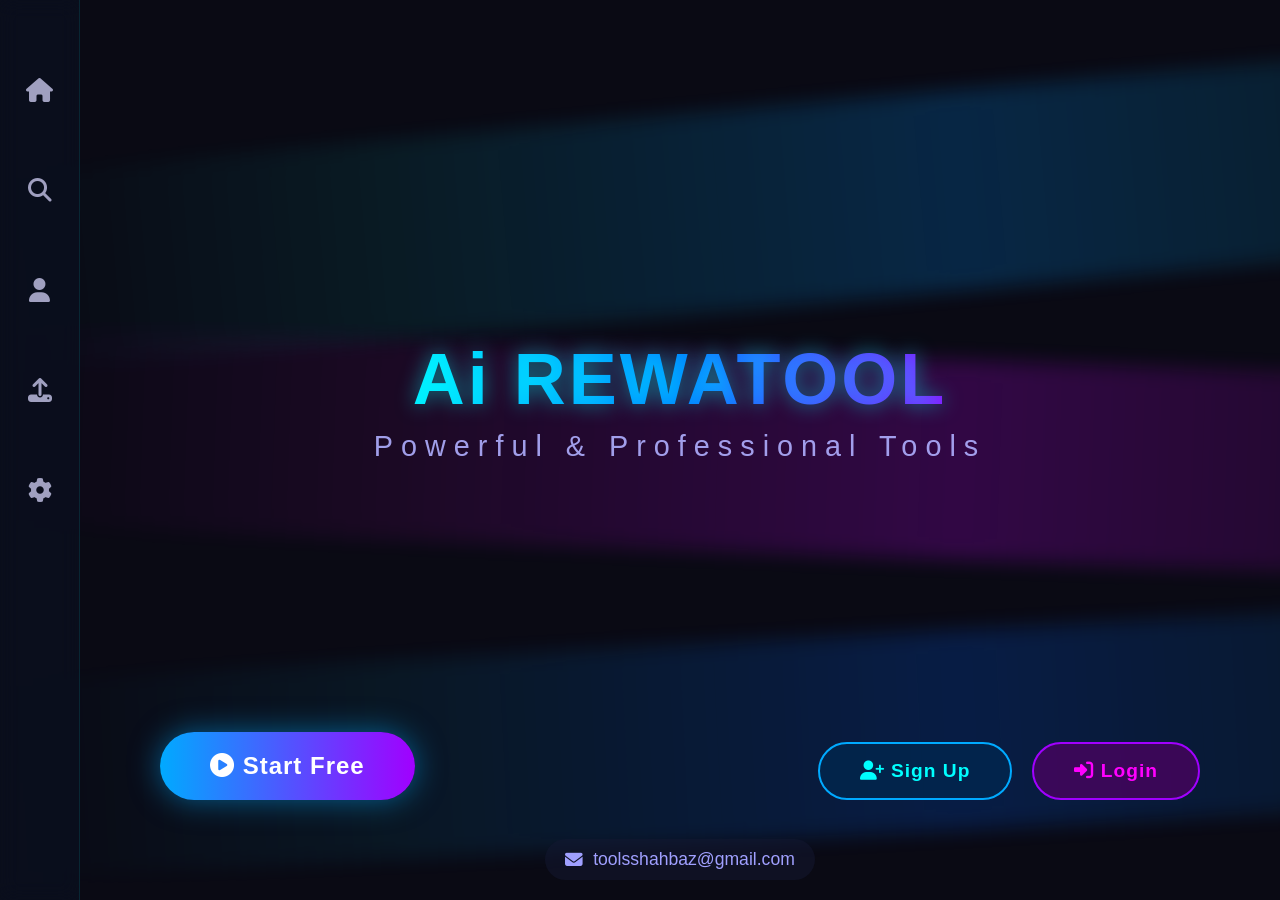
==== index.html @ 4014032c "Create index.html for Ai REWATOOL application Added a complete HTML structure for the Ai REWATOOL ap" ====
<!DOCTYPE html>
<html lang="en">
<head>
    <meta charset="UTF-8">
    <meta name="viewport" content="width=device-width, initial-scale=1.0">
    <title>Ai REWATOOL – Powerful & Professional Tools</title>
    <link rel="stylesheet" href="https://cdnjs.cloudflare.com/ajax/libs/font-awesome/6.4.0/css/all.min.css">
    <style>
        * {
            margin: 0;
            padding: 0;
            box-sizing: border-box;
            font-family: 'Segoe UI', Tahoma, Geneva, Verdana, sans-serif;
        }

        body {
            background-color: #0a0a14;
            color: #ffffff;
            min-height: 100vh;
            overflow-x: hidden;
            position: relative;
        }

        /* Background with neon streaks */
        .background-container {
            position: fixed;
            top: 0;
            left: 0;
            width: 100%;
            height: 100%;
            z-index: -1;
            overflow: hidden;
        }

        .neon-streak {
            position: absolute;
            width: 150%;
            height: 200px;
            background: linear-gradient(90deg, 
                transparent 0%, 
                rgba(0, 255, 255, 0.1) 20%, 
                rgba(0, 150, 255, 0.3) 50%, 
                rgba(0, 255, 255, 0.1) 80%, 
                transparent 100%);
            filter: blur(10px);
            opacity: 0.7;
            animation: flow 15s infinite linear;
        }

        .streak-1 {
            top: 10%;
            transform: rotate(-5deg);
            animation-delay: 0s;
        }

        .streak-2 {
            top: 40%;
            transform: rotate(2deg);
            animation-delay: -5s;
            background: linear-gradient(90deg, 
                transparent 0%, 
                rgba(255, 0, 255, 0.1) 20%, 
                rgba(200, 0, 255, 0.3) 50%, 
                rgba(255, 0, 255, 0.1) 80%, 
                transparent 100%);
        }

        .streak-3 {
            top: 70%;
            transform: rotate(-3deg);
            animation-delay: -10s;
            background: linear-gradient(90deg, 
                transparent 0%, 
                rgba(0, 200, 255, 0.1) 20%, 
                rgba(0, 100, 255, 0.3) 50%, 
                rgba(0, 200, 255, 0.1) 80%, 
                transparent 100%);
        }

        @keyframes flow {
            0% {
                transform: translateX(-100%) rotate(-5deg);
            }
            100% {
                transform: translateX(100%) rotate(-5deg);
            }
        }

        /* Container */
        .container {
            display: flex;
            min-height: 100vh;
            position: relative;
        }

        /* Sidebar */
        .sidebar {
            width: 80px;
            background-color: rgba(10, 15, 30, 0.8);
            backdrop-filter: blur(10px);
            border-right: 1px solid rgba(0, 255, 255, 0.1);
            display: flex;
            flex-direction: column;
            align-items: center;
            padding-top: 40px;
            position: fixed;
            height: 100vh;
            z-index: 10;
            animation: sidebarFadeIn 1s ease-out 0.5s both;
        }

        .sidebar-icon {
            color: #a0a0c0;
            font-size: 24px;
            margin: 25px 0;
            cursor: pointer;
            transition: all 0.3s ease;
            position: relative;
            width: 50px;
            height: 50px;
            display: flex;
            align-items: center;
            justify-content: center;
            border-radius: 8px;
        }

        .sidebar-icon:hover {
            color: #00ffff;
            transform: rotate(5deg);
            text-shadow: 0 0 15px #00ffff;
            background-color: rgba(0, 255, 255, 0.1);
        }

        .icon-tooltip {
            position: absolute;
            left: 70px;
            background-color: rgba(0, 20, 40, 0.9);
            color: white;
            padding: 5px 10px;
            border-radius: 4px;
            font-size: 14px;
            white-space: nowrap;
            opacity: 0;
            transform: translateX(-10px);
            transition: all 0.3s ease;
            pointer-events: none;
            border: 1px solid rgba(0, 255, 255, 0.2);
        }

        .sidebar-icon:hover .icon-tooltip {
            opacity: 1;
            transform: translateX(0);
        }

        /* Main Content */
        .main-content {
            flex: 1;
            margin-left: 80px;
            display: flex;
            flex-direction: column;
            align-items: center;
            justify-content: center;
            padding: 20px;
            min-height: 100vh;
        }

        /* Branding Text */
        .branding-container {
            text-align: center;
            margin-bottom: 100px;
            animation: brandFadeIn 2s ease-out 0.8s both;
        }

        .branding-main {
            font-size: 4.5rem;
            font-weight: 800;
            letter-spacing: 3px;
            background: linear-gradient(90deg, #00ffff, #0080ff, #a100ff);
            -webkit-background-clip: text;
            background-clip: text;
            color: transparent;
            margin-bottom: 10px;
            text-shadow: 0 0 20px rgba(0, 255, 255, 0.5);
            animation: glowPulse 3s infinite alternate;
        }

        .branding-subtitle {
            font-size: 1.8rem;
            font-weight: 300;
            letter-spacing: 8px;
            color: #b0b0ff;
            opacity: 0.9;
        }

        /* Buttons */
        .button-container {
            display: flex;
            justify-content: space-between;
            width: 100%;
            max-width: 1200px;
            position: absolute;
            bottom: 100px;
            padding: 0 40px;
        }

        .start-free-btn {
            align-self: flex-start;
            margin-left: 40px;
            animation: startBtnFadeIn 1.5s ease-out 1.2s both;
        }

        .auth-buttons {
            display: flex;
            gap: 20px;
            align-self: flex-end;
            margin-right: 40px;
        }

        .auth-btn {
            animation: authBtnFadeIn 1.5s ease-out 1.5s both;
        }

        .btn {
            padding: 16px 40px;
            font-size: 1.2rem;
            font-weight: 600;
            border: none;
            border-radius: 50px;
            cursor: pointer;
            transition: all 0.3s ease;
            position: relative;
            overflow: hidden;
            letter-spacing: 1px;
        }

        .btn-start {
            background: linear-gradient(90deg, #00aaff, #a100ff);
            color: white;
            box-shadow: 0 0 30px rgba(0, 170, 255, 0.5);
            padding: 20px 50px;
            font-size: 1.5rem;
        }

        .btn-start:hover {
            transform: scale(1.05);
            box-shadow: 0 0 40px rgba(0, 170, 255, 0.8);
            animation: ripple 0.6s linear;
        }

        .btn-signup {
            background: rgba(0, 40, 80, 0.7);
            color: #00ffff;
            border: 2px solid #00aaff;
            transform: translateX(100px);
        }

        .btn-login {
            background: rgba(80, 0, 100, 0.7);
            color: #ff00ff;
            border: 2px solid #a100ff;
            transform: translateX(-100px);
        }

        .btn-auth:hover {
            transform: translateY(-5px) scale(1.05);
            box-shadow: 0 10px 25px rgba(0, 170, 255, 0.4);
            background: rgba(0, 60, 120, 0.9);
            color: #ffffff;
        }

        .btn-login:hover {
            box-shadow: 0 10px 25px rgba(161, 0, 255, 0.4);
            background: rgba(100, 0, 120, 0.9);
        }

        /* Footer */
        .footer {
            position: absolute;
            bottom: 20px;
            width: 100%;
            text-align: center;
            animation: footerFadeIn 2s ease-out 2s both;
        }

        .contact-email {
            color: #a0a0ff;
            font-size: 1.1rem;
            display: inline-flex;
            align-items: center;
            gap: 10px;
            padding: 10px 20px;
            border-radius: 30px;
            background-color: rgba(20, 25, 50, 0.5);
            transition: all 0.3s ease;
            cursor: pointer;
        }

        .contact-email:hover {
            color: #00ffff;
            box-shadow: 0 0 20px rgba(0, 255, 255, 0.5);
            transform: translateY(-3px);
            animation: emailPulse 1.5s infinite alternate;
        }

        /* Dashboard (hidden by default) */
        .dashboard {
            display: none;
            width: 100%;
            height: 100vh;
            position: fixed;
            top: 0;
            left: 0;
            background-color: #0a0a20;
            z-index: 100;
            padding: 20px;
            overflow-y: auto;
        }

        .dashboard-header {
            display: flex;
            justify-content: space-between;
            align-items: center;
            margin-bottom: 40px;
            padding-bottom: 20px;
            border-bottom: 1px solid rgba(0, 255, 255, 0.2);
        }

        .dashboard-title {
            font-size: 2.5rem;
            background: linear-gradient(90deg, #00ffff, #0080ff);
            -webkit-background-clip: text;
            background-clip: text;
            color: transparent;
        }

        .close-dashboard {
            background: rgba(255, 0, 0, 0.2);
            color: #ff6666;
            border: 1px solid #ff6666;
            padding: 10px 20px;
            border-radius: 5px;
            cursor: pointer;
            transition: all 0.3s ease;
        }

        .close-dashboard:hover {
            background: rgba(255, 0, 0, 0.4);
            color: #ffffff;
        }

        .tools-grid {
            display: grid;
            grid-template-columns: repeat(auto-fill, minmax(300px, 1fr));
            gap: 25px;
            margin-top: 30px;
        }

        .tool-card {
            background: rgba(20, 30, 60, 0.7);
            border-radius: 15px;
            padding: 25px;
            border: 1px solid rgba(0, 200, 255, 0.2);
            transition: all 0.3s ease;
            cursor: pointer;
        }

        .tool-card:hover {
            transform: translateY(-10px);
            box-shadow: 0 15px 30px rgba(0, 200, 255, 0.2);
            border-color: rgba(0, 200, 255, 0.5);
        }

        .tool-icon {
            font-size: 2.5rem;
            margin-bottom: 15px;
            color: #00aaff;
        }

        .tool-title {
            font-size: 1.5rem;
            margin-bottom: 10px;
            color: #00ffff;
        }

        /* Animations */
        @keyframes brandFadeIn {
            0% {
                opacity: 0;
                transform: translateY(50px);
            }
            100% {
                opacity: 1;
                transform: translateY(0);
            }
        }

        @keyframes glowPulse {
            0% {
                text-shadow: 0 0 20px rgba(0, 255, 255, 0.5);
            }
            100% {
                text-shadow: 0 0 40px rgba(0, 255, 255, 0.8), 0 0 60px rgba(0, 100, 255, 0.6);
            }
        }

        @keyframes startBtnFadeIn {
            0% {
                opacity: 0;
                transform: translateY(50px);
            }
            100% {
                opacity: 1;
                transform: translateY(0);
            }
        }

        @keyframes authBtnFadeIn {
            0% {
                opacity: 0;
            }
            100% {
                opacity: 1;
                transform: translateX(0);
            }
        }

        @keyframes sidebarFadeIn {
            0% {
                opacity: 0;
                transform: translateX(-50px);
            }
            100% {
                opacity: 1;
                transform: translateX(0);
            }
        }

        @keyframes footerFadeIn {
            0% {
                opacity: 0;
                transform: translateY(30px);
            }
            100% {
                opacity: 1;
                transform: translateY(0);
            }
        }

        @keyframes ripple {
            0% {
                box-shadow: 0 0 0 0 rgba(0, 170, 255, 0.7),
                            0 0 0 0 rgba(161, 0, 255, 0.5);
            }
            80% {
                box-shadow: 0 0 0 20px rgba(0, 170, 255, 0),
                            0 0 0 40px rgba(161, 0, 255, 0);
            }
            100% {
                box-shadow: 0 0 0 0 rgba(0, 170, 255, 0),
                            0 0 0 0 rgba(161, 0, 255, 0);
            }
        }

        @keyframes emailPulse {
            0% {
                box-shadow: 0 0 10px rgba(0, 255, 255, 0.3);
            }
            100% {
                box-shadow: 0 0 25px rgba(0, 255, 255, 0.7);
            }
        }

        /* Responsive adjustments */
        @media (max-width: 1100px) {
            .branding-main {
                font-size: 3.5rem;
            }
            
            .branding-subtitle {
                font-size: 1.4rem;
                letter-spacing: 5px;
            }
            
            .button-container {
                flex-direction: column;
                align-items: center;
                gap: 40px;
                bottom: 150px;
            }
            
            .start-free-btn, .auth-buttons {
                align-self: center;
                margin: 0;
            }
        }

        @media (max-width: 768px) {
            .branding-main {
                font-size: 2.5rem;
            }
            
            .branding-subtitle {
                font-size: 1.1rem;
                letter-spacing: 3px;
            }
            
            .btn {
                padding: 14px 30px;
                font-size: 1.1rem;
            }
            
            .btn-start {
                padding: 16px 40px;
                font-size: 1.3rem;
            }
            
            .sidebar {
                width: 60px;
            }
            
            .main-content {
                margin-left: 60px;
            }
        }
    </style>
</head>
<body>
    <!-- Background Neon Streaks -->
    <div class="background-container">
        <div class="neon-streak streak-1"></div>
        <div class="neon-streak streak-2"></div>
        <div class="neon-streak streak-3"></div>
    </div>

    <!-- Main Container -->
    <div class="container">
        <!-- Sidebar Navigation -->
        <div class="sidebar">
            <div class="sidebar-icon">
                <i class="fas fa-home"></i>
                <span class="icon-tooltip">Home</span>
            </div>
            <div class="sidebar-icon">
                <i class="fas fa-search"></i>
                <span class="icon-tooltip">Search</span>
            </div>
            <div class="sidebar-icon">
                <i class="fas fa-user"></i>
                <span class="icon-tooltip">User</span>
            </div>
            <div class="sidebar-icon">
                <i class="fas fa-upload"></i>
                <span class="icon-tooltip">Upload</span>
            </div>
            <div class="sidebar-icon">
                <i class="fas fa-cog"></i>
                <span class="icon-tooltip">Settings</span>
            </div>
        </div>

        <!-- Main Content -->
        <div class="main-content">
            <!-- Branding Text -->
            <div class="branding-container">
                <h1 class="branding-main">Ai REWATOOL</h1>
                <p class="branding-subtitle">Powerful & Professional Tools</p>
            </div>

            <!-- Buttons -->
            <div class="button-container">
                <div class="start-free-btn">
                    <button class="btn btn-start" id="startFreeBtn">
                        <i class="fas fa-play-circle"></i> Start Free
                    </button>
                </div>
                
                <div class="auth-buttons">
                    <button class="btn btn-signup auth-btn" id="signUpBtn">
                        <i class="fas fa-user-plus"></i> Sign Up
                    </button>
                    <button class="btn btn-login auth-btn" id="loginBtn">
                        <i class="fas fa-sign-in-alt"></i> Login
                    </button>
                </div>
            </div>

            <!-- Footer -->
            <div class="footer">
                <div class="contact-email">
                    <i class="fas fa-envelope"></i>
                    toolsshahbaz@gmail.com
                </div>
            </div>
        </div>

        <!-- Dashboard 2 (Tools Layout - Hidden by Default) -->
        <div class="dashboard" id="dashboardTools">
            <div class="dashboard-header">
                <h2 class="dashboard-title">AI REWATOOL Dashboard</h2>
                <button class="close-dashboard" id="closeDashboardBtn">
                    <i class="fas fa-times"></i> Close Dashboard
                </button>
            </div>
            
            <div class="tools-grid">
                <div class="tool-card">
                    <div class="tool-icon">
                        <i class="fas fa-robot"></i>
                    </div>
                    <h3 class="tool-title">AI Content Generator</h3>
                    <p>Generate high-quality content for blogs, social media, and marketing materials with advanced AI.</p>
                </div>
                
                <div class="tool-card">
                    <div class="tool-icon">
                        <i class="fas fa-image"></i>
                    </div>
                    <h3 class="tool-title">Image Enhancer</h3>
                    <p>Upscale, restore, and enhance images using cutting-edge AI algorithms.</p>
                </div>
                
                <div class="tool-card">
                    <div class="tool-icon">
                        <i class="fas fa-chart-line"></i>
                    </div>
                    <h3 class="tool-title">Data Analyzer</h3>
                    <p>Analyze complex datasets and extract meaningful insights with AI-powered analytics.</p>
                </div>
                
                <div class="tool-card">
                    <div class="tool-icon">
                        <i class="fas fa-video"></i>
                    </div>
                    <h3 class="tool-title">Video Processor</h3>
                    <p>Edit, enhance, and transform videos with professional AI tools.</p>
                </div>
                
                <div class="tool-card">
                    <div class="tool-icon">
                        <i class="fas fa-code"></i>
                    </div>
                    <h3 class="tool-title">Code Assistant</h3>
                    <p>Write, debug, and optimize code with intelligent AI suggestions.</p>
                </div>
                
                <div class="tool-card">
                    <div class="tool-icon">
                        <i class="fas fa-language"></i>
                    </div>
                    <h3 class="tool-title">Language Translator</h3>
                    <p>Translate text between 100+ languages with context-aware accuracy.</p>
                </div>
            </div>
        </div>

        <!-- Signup Dashboard (Hidden by Default) -->
        <div class="dashboard" id="signupDashboard">
            <div class="dashboard-header">
                <h2 class="dashboard-title">Create Your Account</h2>
                <button class="close-dashboard" id="closeSignupBtn">
                    <i class="fas fa-times"></i> Close
                </button>
            </div>
            
            <div style="max-width: 500px; margin: 0 auto; padding: 40px; background: rgba(20, 30, 60, 0.7); border-radius: 15px;">
                <h3 style="margin-bottom: 30px; color: #00ffff; text-align: center;">Join AI REWATOOL Today</h3>
                
                <div style="display: flex; flex-direction: column; gap: 20px;">
                    <input type="text" placeholder="Full Name" style="padding: 15px; border-radius: 8px; border: 1px solid rgba(0, 200, 255, 0.3); background: rgba(10, 20, 40, 0.7); color: white;">
                    <input type="email" placeholder="Email Address" style="padding: 15px; border-radius: 8px; border: 1px solid rgba(0, 200, 255, 0.3); background: rgba(10, 20, 40, 0.7); color: white;">
                    <input type="password" placeholder="Password" style="padding: 15px; border-radius: 8px; border: 1px solid rgba(0, 200, 255, 0.3); background: rgba(10, 20, 40, 0.7); color: white;">
                    <input type="password" placeholder="Confirm Password" style="padding: 15px; border-radius: 8px; border: 1px solid rgba(0, 200, 255, 0.3); background: rgba(10, 20, 40, 0.7); color: white;">
                    
                    <button class="btn btn-start" style="width: 100%; margin-top: 20px;">
                        <i class="fas fa-user-plus"></i> Create Account
                    </button>
                </div>
            </div>
        </div>

        <!-- Login Dashboard (Hidden by Default) -->
        <div class="dashboard" id="loginDashboard">
            <div class="dashboard-header">
                <h2 class="dashboard-title">Login to Your Account</h2>
                <button class="close-dashboard" id="closeLoginBtn">
                    <i class="fas fa-times"></i> Close
                </button>
            </div>
            
            <div style="max-width: 500px; margin: 0 auto; padding: 40px; background: rgba(20, 30, 60, 0.7); border-radius: 15px;">
                <h3 style="margin-bottom: 30px; color: #00ffff; text-align: center;">Welcome Back</h3>
                
                <div style="display: flex; flex-direction: column; gap: 20px;">
                    <input type="email" placeholder="Email Address" style="padding: 15px; border-radius: 8px; border: 1px solid rgba(0, 200, 255, 0.3); background: rgba(10, 20, 40, 0.7); color: white;">
                    <input type="password" placeholder="Password" style="padding: 15px; border-radius: 8px; border: 1px solid rgba(0, 200, 255, 0.3); background: rgba(10, 20, 40, 0.7); color: white;">
                    
                    <div style="display: flex; justify-content: space-between; align-items: center; margin-top: 10px;">
                        <label style="display: flex; align-items: center; gap: 8px; cursor: pointer;">
                            <input type="checkbox">
                            <span>Remember me</span>
                        </label>
                        
                        <a href="#" style="color: #00aaff; text-decoration: none;">Forgot Password?</a>
                    </div>
                    
                    <button class="btn btn-start" id="loginSubmitBtn" style="width: 100%; margin-top: 20px;">
                        <i class="fas fa-sign-in-alt"></i> Login
                    </button>
                </div>
            </div>
        </div>
    </div>

    <script>
        // DOM Elements
        const startFreeBtn = document.getElementById('startFreeBtn');
        const signUpBtn = document.getElementById('signUpBtn');
        const loginBtn = document.getElementById('loginBtn');
        const dashboardTools = document.getElementById('dashboardTools');
        const signupDashboard = document.getElementById('signupDashboard');
        const loginDashboard = document.getElementById('loginDashboard');
        const closeDashboardBtn = document.getElementById('closeDashboardBtn');
        const closeSignupBtn = document.getElementById('closeSignupBtn');
        const closeLoginBtn = document.getElementById('closeLoginBtn');
        const loginSubmitBtn = document.getElementById('loginSubmitBtn');

        // Button click handlers
        startFreeBtn.addEventListener('click', () => {
            // Hide all dashboards first
            document.querySelectorAll('.dashboard').forEach(dashboard => {
                dashboard.style.display = 'none';
            });
            
            // Show the tools dashboard
            dashboardTools.style.display = 'block';
            
            // Add entrance animation
            dashboardTools.style.animation = 'brandFadeIn 0.8s ease-out';
        });

        signUpBtn.addEventListener('click', () => {
            // Hide all dashboards first
            document.querySelectorAll('.dashboard').forEach(dashboard => {
                dashboard.style.display = 'none';
            });
            
            // Show the signup dashboard
            signupDashboard.style.display = 'block';
            
            // Add entrance animation
            signupDashboard.style.animation = 'brandFadeIn 0.8s ease-out';
        });

        loginBtn.addEventListener('click', () => {
            // Hide all dashboards first
            document.querySelectorAll('.dashboard').forEach(dashboard => {
                dashboard.style.display = 'none';
            });
            
            // Show the login dashboard
            loginDashboard.style.display = 'block';
            
            // Add entrance animation
            loginDashboard.style.animation = 'brandFadeIn 0.8s ease-out';
        });

        // Close dashboard buttons
        closeDashboardBtn.addEventListener('click', () => {
            dashboardTools.style.display = 'none';
        });

        closeSignupBtn.addEventListener('click', () => {
            signupDashboard.style.display = 'none';
        });

        closeLoginBtn.addEventListener('click', () => {
            loginDashboard.style.display = 'none';
        });

        // Login submit button - redirects to dashboard after "login"
        loginSubmitBtn.addEventListener('click', () => {
            // Simulate login process
            loginDashboard.style.display = 'none';
            
            // Show a brief loading effect
            const loadingOverlay = document.createElement('div');
            loadingOverlay.style.position = 'fixed';
            loadingOverlay.style.top = '0';
            loadingOverlay.style.left = '0';
            loadingOverlay.style.width = '100%';
            loadingOverlay.style.height = '100%';
            loadingOverlay.style.backgroundColor = 'rgba(0, 10, 20, 0.9)';
            loadingOverlay.style.display = 'flex';
            loadingOverlay.style.justifyContent = 'center';
            loadingOverlay.style.alignItems = 'center';
            loadingOverlay.style.zIndex = '1000';
            loadingOverlay.innerHTML = `
                <div style="text-align: center;">
                    <div class="sidebar-icon" style="font-size: 3rem; margin-bottom: 20px;">
                        <i class="fas fa-spinner fa-spin"></i>
                    </div>
                    <h2 style="color: #00ffff;">Logging you in...</h2>
                </div>
            `;
            
            document.body.appendChild(loadingOverlay);
            
            // After a brief delay, show the tools dashboard
            setTimeout(() => {
                document.body.removeChild(loadingOverlay);
                dashboardTools.style.display = 'block';
                dashboardTools.style.animation = 'brandFadeIn 0.8s ease-out';
            }, 1500);
        });

        // Sidebar icon hover effects
        document.querySelectorAll('.sidebar-icon').forEach(icon => {
            icon.addEventListener('mouseenter', function() {
                this.style.transform = 'rotate(5deg) scale(1.1)';
            });
            
            icon.addEventListener('mouseleave', function() {
                this.style.transform = 'rotate(0) scale(1)';
            });
        });
    </script>
</body>
</html>
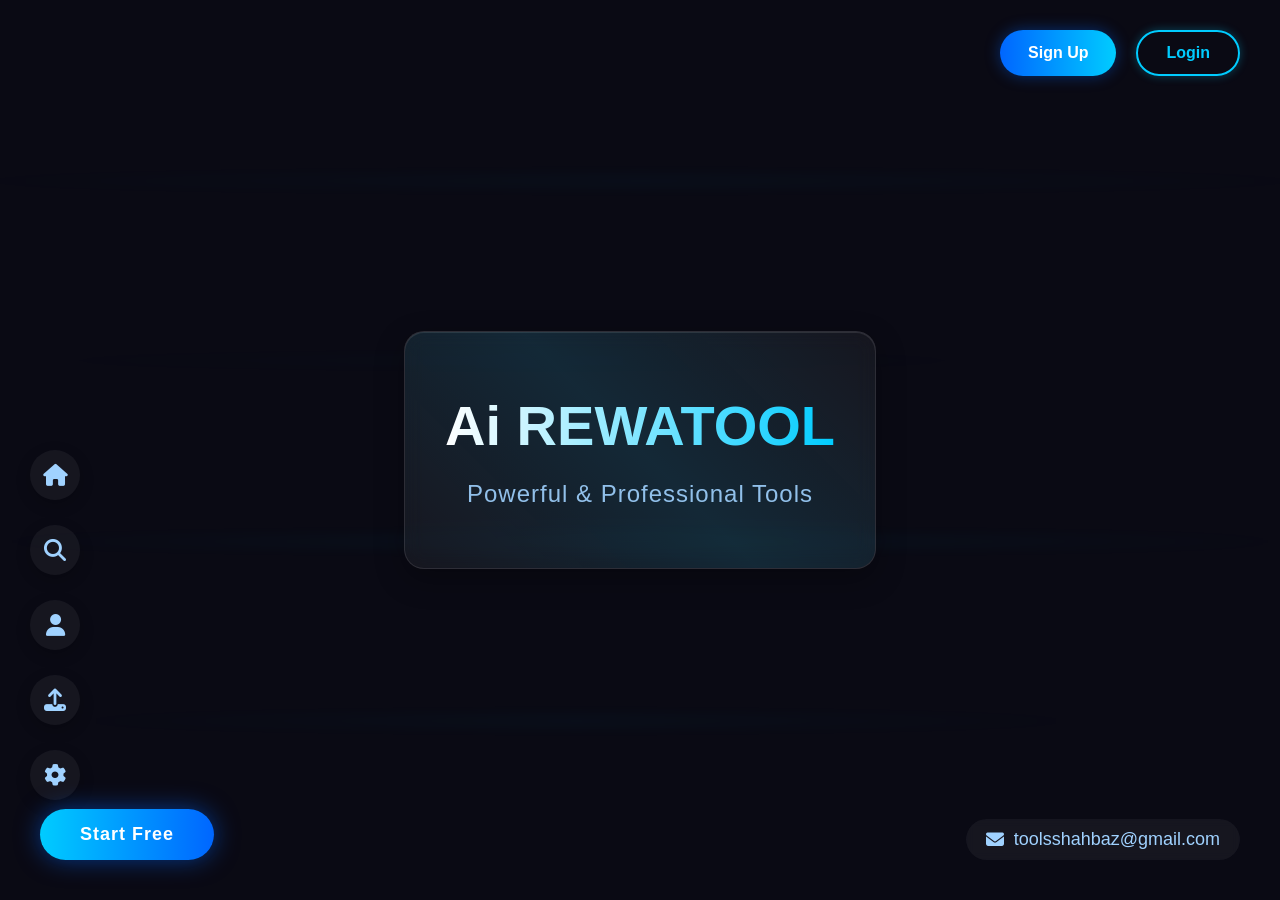
==== commit d7afd345: "Add initial index.html with layout and styles Initial commit of the index.html file with a complete " ====
--- a/index.html
+++ b/index.html
@@ -15,7 +15,7 @@
 
         body {
             background-color: #0a0a14;
-            color: #ffffff;
+            color: #fff;
             min-height: 100vh;
             overflow-x: hidden;
             position: relative;
@@ -32,287 +32,253 @@
             overflow: hidden;
         }
 
-        .neon-streak {
+        .streak {
             position: absolute;
-            width: 150%;
-            height: 200px;
-            background: linear-gradient(90deg, 
-                transparent 0%, 
-                rgba(0, 255, 255, 0.1) 20%, 
-                rgba(0, 150, 255, 0.3) 50%, 
-                rgba(0, 255, 255, 0.1) 80%, 
-                transparent 100%);
-            filter: blur(10px);
-            opacity: 0.7;
-            animation: flow 15s infinite linear;
+            background: linear-gradient(90deg, rgba(0, 212, 255, 0) 0%, rgba(0, 212, 255, 0.6) 50%, rgba(0, 212, 255, 0) 100%);
+            filter: blur(8px);
+            opacity: 0.4;
+            animation: streakFlow 15s infinite linear;
         }
 
         .streak-1 {
-            top: 10%;
-            transform: rotate(-5deg);
+            width: 120%;
+            height: 2px;
+            top: 20%;
+            left: -10%;
             animation-delay: 0s;
         }
 
         .streak-2 {
+            width: 100%;
+            height: 1px;
             top: 40%;
-            transform: rotate(2deg);
-            animation-delay: -5s;
-            background: linear-gradient(90deg, 
-                transparent 0%, 
-                rgba(255, 0, 255, 0.1) 20%, 
-                rgba(200, 0, 255, 0.3) 50%, 
-                rgba(255, 0, 255, 0.1) 80%, 
-                transparent 100%);
+            left: -10%;
+            animation-delay: 3s;
+            animation-duration: 12s;
         }
 
         .streak-3 {
-            top: 70%;
-            transform: rotate(-3deg);
-            animation-delay: -10s;
-            background: linear-gradient(90deg, 
-                transparent 0%, 
-                rgba(0, 200, 255, 0.1) 20%, 
-                rgba(0, 100, 255, 0.3) 50%, 
-                rgba(0, 200, 255, 0.1) 80%, 
-                transparent 100%);
-        }
-
-        @keyframes flow {
-            0% {
-                transform: translateX(-100%) rotate(-5deg);
-            }
-            100% {
-                transform: translateX(100%) rotate(-5deg);
-            }
-        }
-
-        /* Container */
-        .container {
-            display: flex;
-            min-height: 100vh;
-            position: relative;
-        }
-
-        /* Sidebar */
-        .sidebar {
-            width: 80px;
-            background-color: rgba(10, 15, 30, 0.8);
-            backdrop-filter: blur(10px);
-            border-right: 1px solid rgba(0, 255, 255, 0.1);
-            display: flex;
-            flex-direction: column;
-            align-items: center;
-            padding-top: 40px;
+            width: 110%;
+            height: 3px;
+            top: 60%;
+            left: -5%;
+            animation-delay: 7s;
+            animation-duration: 18s;
+        }
+
+        .streak-4 {
+            width: 90%;
+            height: 1.5px;
+            top: 80%;
+            left: 0;
+            animation-delay: 5s;
+            animation-duration: 14s;
+        }
+
+        /* Fixed top right buttons */
+        .top-right-buttons {
             position: fixed;
-            height: 100vh;
-            z-index: 10;
-            animation: sidebarFadeIn 1s ease-out 0.5s both;
-        }
-
-        .sidebar-icon {
-            color: #a0a0c0;
-            font-size: 24px;
-            margin: 25px 0;
-            cursor: pointer;
-            transition: all 0.3s ease;
-            position: relative;
-            width: 50px;
-            height: 50px;
-            display: flex;
-            align-items: center;
-            justify-content: center;
-            border-radius: 8px;
-        }
-
-        .sidebar-icon:hover {
-            color: #00ffff;
-            transform: rotate(5deg);
-            text-shadow: 0 0 15px #00ffff;
-            background-color: rgba(0, 255, 255, 0.1);
-        }
-
-        .icon-tooltip {
-            position: absolute;
-            left: 70px;
-            background-color: rgba(0, 20, 40, 0.9);
-            color: white;
-            padding: 5px 10px;
-            border-radius: 4px;
-            font-size: 14px;
-            white-space: nowrap;
-            opacity: 0;
-            transform: translateX(-10px);
-            transition: all 0.3s ease;
-            pointer-events: none;
-            border: 1px solid rgba(0, 255, 255, 0.2);
-        }
-
-        .sidebar-icon:hover .icon-tooltip {
-            opacity: 1;
-            transform: translateX(0);
-        }
-
-        /* Main Content */
-        .main-content {
-            flex: 1;
-            margin-left: 80px;
-            display: flex;
-            flex-direction: column;
-            align-items: center;
-            justify-content: center;
-            padding: 20px;
-            min-height: 100vh;
-        }
-
-        /* Branding Text */
-        .branding-container {
-            text-align: center;
-            margin-bottom: 100px;
-            animation: brandFadeIn 2s ease-out 0.8s both;
-        }
-
-        .branding-main {
-            font-size: 4.5rem;
-            font-weight: 800;
-            letter-spacing: 3px;
-            background: linear-gradient(90deg, #00ffff, #0080ff, #a100ff);
-            -webkit-background-clip: text;
-            background-clip: text;
-            color: transparent;
-            margin-bottom: 10px;
-            text-shadow: 0 0 20px rgba(0, 255, 255, 0.5);
-            animation: glowPulse 3s infinite alternate;
-        }
-
-        .branding-subtitle {
-            font-size: 1.8rem;
-            font-weight: 300;
-            letter-spacing: 8px;
-            color: #b0b0ff;
-            opacity: 0.9;
-        }
-
-        /* Buttons */
-        .button-container {
-            display: flex;
-            justify-content: space-between;
-            width: 100%;
-            max-width: 1200px;
-            position: absolute;
-            bottom: 100px;
-            padding: 0 40px;
-        }
-
-        .start-free-btn {
-            align-self: flex-start;
-            margin-left: 40px;
-            animation: startBtnFadeIn 1.5s ease-out 1.2s both;
-        }
-
-        .auth-buttons {
+            top: 30px;
+            right: 40px;
             display: flex;
             gap: 20px;
-            align-self: flex-end;
-            margin-right: 40px;
-        }
-
-        .auth-btn {
-            animation: authBtnFadeIn 1.5s ease-out 1.5s both;
+            z-index: 100;
+            opacity: 0;
+            animation: fadeIn 1s ease 0.5s forwards;
         }
 
         .btn {
-            padding: 16px 40px;
-            font-size: 1.2rem;
+            padding: 12px 28px;
+            border-radius: 30px;
+            border: none;
             font-weight: 600;
-            border: none;
-            border-radius: 50px;
+            font-size: 16px;
             cursor: pointer;
             transition: all 0.3s ease;
             position: relative;
             overflow: hidden;
+        }
+
+        .btn-signup {
+            background: linear-gradient(90deg, #0066ff, #00ccff);
+            color: white;
+            box-shadow: 0 0 15px rgba(0, 102, 255, 0.4);
+        }
+
+        .btn-login {
+            background: transparent;
+            color: #00ccff;
+            border: 2px solid #00ccff;
+            box-shadow: 0 0 10px rgba(0, 204, 255, 0.3);
+        }
+
+        .btn:hover {
+            transform: scale(1.05);
+            box-shadow: 0 0 20px rgba(0, 204, 255, 0.7);
+        }
+
+        .btn:active {
+            transform: scale(0.98);
+        }
+
+        /* Fixed bottom left button */
+        .bottom-left-button {
+            position: fixed;
+            bottom: 40px;
+            left: 40px;
+            z-index: 100;
+            opacity: 0;
+            animation: fadeIn 1s ease 1.5s forwards;
+        }
+
+        .btn-start {
+            padding: 15px 40px;
+            background: linear-gradient(90deg, #00ccff, #0066ff);
+            color: white;
+            font-size: 18px;
+            font-weight: 700;
+            border-radius: 40px;
+            border: none;
+            box-shadow: 0 0 25px rgba(0, 102, 255, 0.5);
             letter-spacing: 1px;
         }
 
-        .btn-start {
-            background: linear-gradient(90deg, #00aaff, #a100ff);
-            color: white;
-            box-shadow: 0 0 30px rgba(0, 170, 255, 0.5);
-            padding: 20px 50px;
+        /* Centered branding text with glass effect */
+        .branding-container {
+            display: flex;
+            justify-content: center;
+            align-items: center;
+            min-height: 100vh;
+            padding: 20px;
+            opacity: 0;
+            animation: fadeIn 1.5s ease 0.8s forwards;
+        }
+
+        .branding-content {
+            text-align: center;
+            max-width: 1000px;
+            padding: 60px 40px;
+            background: rgba(255, 255, 255, 0.05);
+            backdrop-filter: blur(10px);
+            border-radius: 20px;
+            border: 1px solid rgba(255, 255, 255, 0.1);
+            box-shadow: 0 10px 30px rgba(0, 0, 0, 0.3), 
+                        inset 0 1px 0 rgba(255, 255, 255, 0.1);
+            position: relative;
+            overflow: hidden;
+        }
+
+        .branding-content::before {
+            content: '';
+            position: absolute;
+            top: 0;
+            left: 0;
+            width: 100%;
+            height: 100%;
+            background: linear-gradient(45deg, transparent, rgba(0, 204, 255, 0.1), transparent);
+            z-index: -1;
+        }
+
+        .branding-text {
+            font-size: 3.5rem;
+            font-weight: 800;
+            background: linear-gradient(90deg, #fff, #00ccff, #fff);
+            background-size: 200% auto;
+            -webkit-background-clip: text;
+            background-clip: text;
+            color: transparent;
+            animation: textShine 3s ease-in-out infinite alternate, fadeIn 2s ease 1s;
+            line-height: 1.2;
+            margin-bottom: 20px;
+        }
+
+        .tagline {
             font-size: 1.5rem;
-        }
-
-        .btn-start:hover {
-            transform: scale(1.05);
-            box-shadow: 0 0 40px rgba(0, 170, 255, 0.8);
-            animation: ripple 0.6s linear;
-        }
-
-        .btn-signup {
-            background: rgba(0, 40, 80, 0.7);
-            color: #00ffff;
-            border: 2px solid #00aaff;
-            transform: translateX(100px);
-        }
-
-        .btn-login {
-            background: rgba(80, 0, 100, 0.7);
-            color: #ff00ff;
-            border: 2px solid #a100ff;
-            transform: translateX(-100px);
-        }
-
-        .btn-auth:hover {
-            transform: translateY(-5px) scale(1.05);
-            box-shadow: 0 10px 25px rgba(0, 170, 255, 0.4);
-            background: rgba(0, 60, 120, 0.9);
-            color: #ffffff;
-        }
-
-        .btn-login:hover {
-            box-shadow: 0 10px 25px rgba(161, 0, 255, 0.4);
-            background: rgba(100, 0, 120, 0.9);
+            color: #a0d2ff;
+            opacity: 0.9;
+            letter-spacing: 1px;
+            margin-top: 10px;
+        }
+
+        /* Sidebar navigation */
+        .sidebar {
+            position: fixed;
+            left: 30px;
+            top: 50%;
+            transform: translateY(-50%);
+            display: flex;
+            flex-direction: column;
+            gap: 25px;
+            z-index: 99;
+            opacity: 0;
+            animation: fadeIn 1s ease 1.2s forwards;
+        }
+
+        .sidebar-icon {
+            width: 50px;
+            height: 50px;
+            border-radius: 50%;
+            background: rgba(255, 255, 255, 0.05);
+            display: flex;
+            justify-content: center;
+            align-items: center;
+            font-size: 22px;
+            color: #a0d2ff;
+            cursor: pointer;
+            transition: all 0.3s ease;
+            box-shadow: 0 5px 15px rgba(0, 0, 0, 0.2);
+        }
+
+        .sidebar-icon:hover {
+            background: rgba(0, 204, 255, 0.2);
+            color: #00ccff;
+            transform: scale(1.1);
+            box-shadow: 0 0 15px rgba(0, 204, 255, 0.5);
         }
 
         /* Footer */
         .footer {
-            position: absolute;
-            bottom: 20px;
-            width: 100%;
-            text-align: center;
-            animation: footerFadeIn 2s ease-out 2s both;
-        }
-
-        .contact-email {
-            color: #a0a0ff;
-            font-size: 1.1rem;
-            display: inline-flex;
+            position: fixed;
+            bottom: 40px;
+            right: 40px;
+            z-index: 100;
+            opacity: 0;
+            animation: fadeIn 1s ease 1.8s forwards;
+        }
+
+        .email-link {
+            display: flex;
             align-items: center;
             gap: 10px;
+            color: #a0d2ff;
+            text-decoration: none;
+            font-size: 18px;
             padding: 10px 20px;
             border-radius: 30px;
-            background-color: rgba(20, 25, 50, 0.5);
+            background: rgba(255, 255, 255, 0.05);
+            backdrop-filter: blur(5px);
             transition: all 0.3s ease;
-            cursor: pointer;
-        }
-
-        .contact-email:hover {
-            color: #00ffff;
-            box-shadow: 0 0 20px rgba(0, 255, 255, 0.5);
-            transform: translateY(-3px);
-            animation: emailPulse 1.5s infinite alternate;
-        }
-
-        /* Dashboard (hidden by default) */
+        }
+
+        .email-link:hover {
+            color: #00ccff;
+            box-shadow: 0 0 15px rgba(0, 204, 255, 0.5);
+            background: rgba(0, 204, 255, 0.1);
+            animation: pulse 1.5s infinite;
+        }
+
+        /* Dashboard pages (initially hidden) */
         .dashboard {
-            display: none;
-            width: 100%;
-            height: 100vh;
             position: fixed;
             top: 0;
             left: 0;
-            background-color: #0a0a20;
-            z-index: 100;
-            padding: 20px;
+            width: 100%;
+            height: 100%;
+            background: #0a0a14;
+            z-index: 1000;
+            display: none;
+            flex-direction: column;
+            padding: 40px;
             overflow-y: auto;
         }
 
@@ -321,507 +287,544 @@
             justify-content: space-between;
             align-items: center;
             margin-bottom: 40px;
-            padding-bottom: 20px;
-            border-bottom: 1px solid rgba(0, 255, 255, 0.2);
         }
 
         .dashboard-title {
             font-size: 2.5rem;
-            background: linear-gradient(90deg, #00ffff, #0080ff);
+            background: linear-gradient(90deg, #fff, #00ccff);
             -webkit-background-clip: text;
             background-clip: text;
             color: transparent;
         }
 
-        .close-dashboard {
-            background: rgba(255, 0, 0, 0.2);
-            color: #ff6666;
-            border: 1px solid #ff6666;
-            padding: 10px 20px;
-            border-radius: 5px;
+        .tools-container {
+            display: grid;
+            grid-template-columns: repeat(auto-fill, minmax(300px, 1fr));
+            gap: 30px;
+            margin-top: 20px;
+        }
+
+        .tool-card {
+            background: rgba(255, 255, 255, 0.05);
+            border-radius: 15px;
+            padding: 25px;
+            border: 1px solid rgba(255, 255, 255, 0.1);
+            transition: all 0.3s ease;
+        }
+
+        .tool-card:hover {
+            transform: translateY(-5px);
+            box-shadow: 0 10px 25px rgba(0, 102, 255, 0.3);
+            border-color: rgba(0, 204, 255, 0.5);
+        }
+
+        .tool-icon {
+            font-size: 40px;
+            color: #00ccff;
+            margin-bottom: 15px;
+        }
+
+        .tool-name {
+            font-size: 1.5rem;
+            margin-bottom: 10px;
+        }
+
+        .back-btn {
+            background: rgba(255, 255, 255, 0.1);
+            color: white;
+            border: none;
+            padding: 12px 25px;
+            border-radius: 30px;
+            cursor: pointer;
+            font-size: 16px;
+            transition: all 0.3s ease;
+        }
+
+        .back-btn:hover {
+            background: rgba(255, 255, 255, 0.2);
+        }
+
+        /* Form styles for login/signup */
+        .form-container {
+            max-width: 400px;
+            width: 100%;
+            margin: 0 auto;
+            background: rgba(255, 255, 255, 0.05);
+            border-radius: 20px;
+            padding: 40px;
+            border: 1px solid rgba(255, 255, 255, 0.1);
+            box-shadow: 0 10px 30px rgba(0, 0, 0, 0.3);
+        }
+
+        .form-title {
+            text-align: center;
+            font-size: 2rem;
+            margin-bottom: 30px;
+            color: #00ccff;
+        }
+
+        .form-group {
+            margin-bottom: 25px;
+        }
+
+        .form-group label {
+            display: block;
+            margin-bottom: 8px;
+            color: #a0d2ff;
+        }
+
+        .form-group input {
+            width: 100%;
+            padding: 15px;
+            border-radius: 10px;
+            border: 1px solid rgba(255, 255, 255, 0.2);
+            background: rgba(0, 0, 0, 0.3);
+            color: white;
+            font-size: 16px;
+        }
+
+        .form-group input:focus {
+            outline: none;
+            border-color: #00ccff;
+            box-shadow: 0 0 10px rgba(0, 204, 255, 0.3);
+        }
+
+        .form-submit {
+            width: 100%;
+            padding: 15px;
+            background: linear-gradient(90deg, #0066ff, #00ccff);
+            color: white;
+            border: none;
+            border-radius: 10px;
+            font-size: 18px;
+            font-weight: 600;
             cursor: pointer;
             transition: all 0.3s ease;
         }
 
-        .close-dashboard:hover {
-            background: rgba(255, 0, 0, 0.4);
-            color: #ffffff;
-        }
-
-        .tools-grid {
-            display: grid;
-            grid-template-columns: repeat(auto-fill, minmax(300px, 1fr));
-            gap: 25px;
-            margin-top: 30px;
-        }
-
-        .tool-card {
-            background: rgba(20, 30, 60, 0.7);
-            border-radius: 15px;
-            padding: 25px;
-            border: 1px solid rgba(0, 200, 255, 0.2);
-            transition: all 0.3s ease;
-            cursor: pointer;
-        }
-
-        .tool-card:hover {
-            transform: translateY(-10px);
-            box-shadow: 0 15px 30px rgba(0, 200, 255, 0.2);
-            border-color: rgba(0, 200, 255, 0.5);
-        }
-
-        .tool-icon {
-            font-size: 2.5rem;
-            margin-bottom: 15px;
-            color: #00aaff;
-        }
-
-        .tool-title {
-            font-size: 1.5rem;
-            margin-bottom: 10px;
-            color: #00ffff;
+        .form-submit:hover {
+            transform: translateY(-2px);
+            box-shadow: 0 5px 15px rgba(0, 102, 255, 0.4);
         }
 
         /* Animations */
-        @keyframes brandFadeIn {
+        @keyframes streakFlow {
             0% {
+                transform: translateX(-100%);
+            }
+            100% {
+                transform: translateX(100%);
+            }
+        }
+
+        @keyframes fadeIn {
+            from {
                 opacity: 0;
-                transform: translateY(50px);
-            }
-            100% {
+                transform: translateY(20px);
+            }
+            to {
                 opacity: 1;
                 transform: translateY(0);
             }
         }
 
-        @keyframes glowPulse {
+        @keyframes textShine {
             0% {
-                text-shadow: 0 0 20px rgba(0, 255, 255, 0.5);
+                background-position: 0% 50%;
             }
             100% {
-                text-shadow: 0 0 40px rgba(0, 255, 255, 0.8), 0 0 60px rgba(0, 100, 255, 0.6);
-            }
-        }
-
-        @keyframes startBtnFadeIn {
+                background-position: 100% 50%;
+            }
+        }
+
+        @keyframes pulse {
             0% {
-                opacity: 0;
-                transform: translateY(50px);
+                box-shadow: 0 0 0 0 rgba(0, 204, 255, 0.7);
+            }
+            70% {
+                box-shadow: 0 0 0 10px rgba(0, 204, 255, 0);
             }
             100% {
-                opacity: 1;
-                transform: translateY(0);
-            }
-        }
-
-        @keyframes authBtnFadeIn {
-            0% {
-                opacity: 0;
-            }
-            100% {
-                opacity: 1;
-                transform: translateX(0);
-            }
-        }
-
-        @keyframes sidebarFadeIn {
-            0% {
-                opacity: 0;
-                transform: translateX(-50px);
-            }
-            100% {
-                opacity: 1;
-                transform: translateX(0);
-            }
-        }
-
-        @keyframes footerFadeIn {
-            0% {
-                opacity: 0;
-                transform: translateY(30px);
-            }
-            100% {
-                opacity: 1;
-                transform: translateY(0);
-            }
-        }
-
-        @keyframes ripple {
-            0% {
-                box-shadow: 0 0 0 0 rgba(0, 170, 255, 0.7),
-                            0 0 0 0 rgba(161, 0, 255, 0.5);
-            }
-            80% {
-                box-shadow: 0 0 0 20px rgba(0, 170, 255, 0),
-                            0 0 0 40px rgba(161, 0, 255, 0);
-            }
-            100% {
-                box-shadow: 0 0 0 0 rgba(0, 170, 255, 0),
-                            0 0 0 0 rgba(161, 0, 255, 0);
-            }
-        }
-
-        @keyframes emailPulse {
-            0% {
-                box-shadow: 0 0 10px rgba(0, 255, 255, 0.3);
-            }
-            100% {
-                box-shadow: 0 0 25px rgba(0, 255, 255, 0.7);
-            }
-        }
-
-        /* Responsive adjustments */
-        @media (max-width: 1100px) {
-            .branding-main {
-                font-size: 3.5rem;
-            }
-            
-            .branding-subtitle {
-                font-size: 1.4rem;
-                letter-spacing: 5px;
-            }
-            
-            .button-container {
+                box-shadow: 0 0 0 0 rgba(0, 204, 255, 0);
+            }
+        }
+
+        /* Responsive design */
+        @media (max-width: 1200px) {
+            .branding-text {
+                font-size: 2.8rem;
+            }
+        }
+
+        @media (max-width: 992px) {
+            .branding-text {
+                font-size: 2.3rem;
+            }
+            
+            .tagline {
+                font-size: 1.3rem;
+            }
+            
+            .sidebar {
+                left: 20px;
+            }
+            
+            .top-right-buttons {
+                right: 20px;
+            }
+            
+            .bottom-left-button {
+                left: 20px;
+            }
+            
+            .footer {
+                right: 20px;
+            }
+        }
+
+        @media (max-width: 768px) {
+            .branding-text {
+                font-size: 1.8rem;
+            }
+            
+            .tagline {
+                font-size: 1.1rem;
+            }
+            
+            .btn {
+                padding: 10px 20px;
+                font-size: 14px;
+            }
+            
+            .btn-start {
+                padding: 12px 30px;
+                font-size: 16px;
+            }
+            
+            .sidebar {
+                flex-direction: row;
+                left: 50%;
+                transform: translateX(-50%);
+                top: auto;
+                bottom: 100px;
+                gap: 15px;
+            }
+            
+            .sidebar-icon {
+                width: 45px;
+                height: 45px;
+                font-size: 18px;
+            }
+            
+            .email-link {
+                font-size: 16px;
+                padding: 8px 16px;
+            }
+            
+            .dashboard {
+                padding: 20px;
+            }
+            
+            .dashboard-title {
+                font-size: 1.8rem;
+            }
+            
+            .tools-container {
+                grid-template-columns: repeat(auto-fill, minmax(250px, 1fr));
+            }
+        }
+
+        @media (max-width: 576px) {
+            .branding-text {
+                font-size: 1.5rem;
+            }
+            
+            .tagline {
+                font-size: 0.9rem;
+            }
+            
+            .branding-content {
+                padding: 40px 20px;
+            }
+            
+            .top-right-buttons {
                 flex-direction: column;
-                align-items: center;
-                gap: 40px;
-                bottom: 150px;
-            }
-            
-            .start-free-btn, .auth-buttons {
-                align-self: center;
-                margin: 0;
-            }
-        }
-
-        @media (max-width: 768px) {
-            .branding-main {
-                font-size: 2.5rem;
-            }
-            
-            .branding-subtitle {
-                font-size: 1.1rem;
-                letter-spacing: 3px;
-            }
-            
-            .btn {
-                padding: 14px 30px;
-                font-size: 1.1rem;
-            }
-            
-            .btn-start {
-                padding: 16px 40px;
-                font-size: 1.3rem;
+                gap: 10px;
+                right: 15px;
+                top: 20px;
             }
             
             .sidebar {
-                width: 60px;
-            }
-            
-            .main-content {
-                margin-left: 60px;
+                bottom: 120px;
+            }
+            
+            .form-container {
+                padding: 30px 20px;
             }
         }
     </style>
 </head>
 <body>
-    <!-- Background Neon Streaks -->
+    <!-- Background with neon streaks -->
     <div class="background-container">
-        <div class="neon-streak streak-1"></div>
-        <div class="neon-streak streak-2"></div>
-        <div class="neon-streak streak-3"></div>
+        <div class="streak streak-1"></div>
+        <div class="streak streak-2"></div>
+        <div class="streak streak-3"></div>
+        <div class="streak streak-4"></div>
     </div>
 
-    <!-- Main Container -->
-    <div class="container">
-        <!-- Sidebar Navigation -->
-        <div class="sidebar">
-            <div class="sidebar-icon">
-                <i class="fas fa-home"></i>
-                <span class="icon-tooltip">Home</span>
+    <!-- Fixed top right buttons -->
+    <div class="top-right-buttons">
+        <button class="btn btn-signup" id="signupBtn">Sign Up</button>
+        <button class="btn btn-login" id="loginBtn">Login</button>
+    </div>
+
+    <!-- Fixed bottom left button -->
+    <div class="bottom-left-button">
+        <button class="btn btn-start" id="startBtn">Start Free</button>
+    </div>
+
+    <!-- Centered branding text -->
+    <div class="branding-container">
+        <div class="branding-content">
+            <h1 class="branding-text">Ai REWATOOL</h1>
+            <p class="tagline">Powerful & Professional Tools</p>
+        </div>
+    </div>
+
+    <!-- Sidebar navigation -->
+    <div class="sidebar">
+        <div class="sidebar-icon" title="Home">
+            <i class="fas fa-home"></i>
+        </div>
+        <div class="sidebar-icon" title="Search">
+            <i class="fas fa-search"></i>
+        </div>
+        <div class="sidebar-icon" title="User">
+            <i class="fas fa-user"></i>
+        </div>
+        <div class="sidebar-icon" title="Upload">
+            <i class="fas fa-upload"></i>
+        </div>
+        <div class="sidebar-icon" title="Settings">
+            <i class="fas fa-cog"></i>
+        </div>
+    </div>
+
+    <!-- Footer with email -->
+    <div class="footer">
+        <a href="mailto:toolsshahbaz@gmail.com" class="email-link">
+            <i class="fas fa-envelope"></i>
+            <span>toolsshahbaz@gmail.com</span>
+        </a>
+    </div>
+
+    <!-- Dashboard 2 - Tools Layout (Initially hidden) -->
+    <div class="dashboard" id="dashboard2">
+        <div class="dashboard-header">
+            <h2 class="dashboard-title">Ai REWATOOL Dashboard</h2>
+            <button class="back-btn" id="backFromDashboard">Back to Home</button>
+        </div>
+        <div class="tools-container">
+            <div class="tool-card">
+                <div class="tool-icon">
+                    <i class="fas fa-brain"></i>
+                </div>
+                <h3 class="tool-name">AI Content Generator</h3>
+                <p>Create high-quality content in seconds with advanced AI algorithms.</p>
             </div>
-            <div class="sidebar-icon">
-                <i class="fas fa-search"></i>
-                <span class="icon-tooltip">Search</span>
+            <div class="tool-card">
+                <div class="tool-icon">
+                    <i class="fas fa-image"></i>
+                </div>
+                <h3 class="tool-name">AI Image Creator</h3>
+                <p>Generate stunning visuals from text descriptions with AI-powered imaging.</p>
             </div>
-            <div class="sidebar-icon">
-                <i class="fas fa-user"></i>
-                <span class="icon-tooltip">User</span>
+            <div class="tool-card">
+                <div class="tool-icon">
+                    <i class="fas fa-video"></i>
+                </div>
+                <h3 class="tool-name">Video Enhancement</h3>
+                <p>Upscale, stabilize, and enhance video quality with AI technology.</p>
             </div>
-            <div class="sidebar-icon">
-                <i class="fas fa-upload"></i>
-                <span class="icon-tooltip">Upload</span>
+            <div class="tool-card">
+                <div class="tool-icon">
+                    <i class="fas fa-chart-line"></i>
+                </div>
+                <h3 class="tool-name">Data Analysis</h3>
+                <p>Extract insights and patterns from complex data sets automatically.</p>
             </div>
-            <div class="sidebar-icon">
-                <i class="fas fa-cog"></i>
-                <span class="icon-tooltip">Settings</span>
+            <div class="tool-card">
+                <div class="tool-icon">
+                    <i class="fas fa-code"></i>
+                </div>
+                <h3 class="tool-name">Code Assistant</h3>
+                <p>Write, debug, and optimize code with AI-powered suggestions.</p>
             </div>
-        </div>
-
-        <!-- Main Content -->
-        <div class="main-content">
-            <!-- Branding Text -->
-            <div class="branding-container">
-                <h1 class="branding-main">Ai REWATOOL</h1>
-                <p class="branding-subtitle">Powerful & Professional Tools</p>
+            <div class="tool-card">
+                <div class="tool-icon">
+                    <i class="fas fa-language"></i>
+                </div>
+                <h3 class="tool-name">Translation Pro</h3>
+                <p>Accurate, context-aware translation across 50+ languages.</p>
             </div>
-
-            <!-- Buttons -->
-            <div class="button-container">
-                <div class="start-free-btn">
-                    <button class="btn btn-start" id="startFreeBtn">
-                        <i class="fas fa-play-circle"></i> Start Free
-                    </button>
-                </div>
-                
-                <div class="auth-buttons">
-                    <button class="btn btn-signup auth-btn" id="signUpBtn">
-                        <i class="fas fa-user-plus"></i> Sign Up
-                    </button>
-                    <button class="btn btn-login auth-btn" id="loginBtn">
-                        <i class="fas fa-sign-in-alt"></i> Login
-                    </button>
-                </div>
-            </div>
-
-            <!-- Footer -->
-            <div class="footer">
-                <div class="contact-email">
-                    <i class="fas fa-envelope"></i>
-                    toolsshahbaz@gmail.com
-                </div>
-            </div>
-        </div>
-
-        <!-- Dashboard 2 (Tools Layout - Hidden by Default) -->
-        <div class="dashboard" id="dashboardTools">
-            <div class="dashboard-header">
-                <h2 class="dashboard-title">AI REWATOOL Dashboard</h2>
-                <button class="close-dashboard" id="closeDashboardBtn">
-                    <i class="fas fa-times"></i> Close Dashboard
-                </button>
-            </div>
-            
-            <div class="tools-grid">
-                <div class="tool-card">
-                    <div class="tool-icon">
-                        <i class="fas fa-robot"></i>
-                    </div>
-                    <h3 class="tool-title">AI Content Generator</h3>
-                    <p>Generate high-quality content for blogs, social media, and marketing materials with advanced AI.</p>
-                </div>
-                
-                <div class="tool-card">
-                    <div class="tool-icon">
-                        <i class="fas fa-image"></i>
-                    </div>
-                    <h3 class="tool-title">Image Enhancer</h3>
-                    <p>Upscale, restore, and enhance images using cutting-edge AI algorithms.</p>
-                </div>
-                
-                <div class="tool-card">
-                    <div class="tool-icon">
-                        <i class="fas fa-chart-line"></i>
-                    </div>
-                    <h3 class="tool-title">Data Analyzer</h3>
-                    <p>Analyze complex datasets and extract meaningful insights with AI-powered analytics.</p>
-                </div>
-                
-                <div class="tool-card">
-                    <div class="tool-icon">
-                        <i class="fas fa-video"></i>
-                    </div>
-                    <h3 class="tool-title">Video Processor</h3>
-                    <p>Edit, enhance, and transform videos with professional AI tools.</p>
-                </div>
-                
-                <div class="tool-card">
-                    <div class="tool-icon">
-                        <i class="fas fa-code"></i>
-                    </div>
-                    <h3 class="tool-title">Code Assistant</h3>
-                    <p>Write, debug, and optimize code with intelligent AI suggestions.</p>
-                </div>
-                
-                <div class="tool-card">
-                    <div class="tool-icon">
-                        <i class="fas fa-language"></i>
-                    </div>
-                    <h3 class="tool-title">Language Translator</h3>
-                    <p>Translate text between 100+ languages with context-aware accuracy.</p>
-                </div>
-            </div>
-        </div>
-
-        <!-- Signup Dashboard (Hidden by Default) -->
-        <div class="dashboard" id="signupDashboard">
-            <div class="dashboard-header">
-                <h2 class="dashboard-title">Create Your Account</h2>
-                <button class="close-dashboard" id="closeSignupBtn">
-                    <i class="fas fa-times"></i> Close
-                </button>
-            </div>
-            
-            <div style="max-width: 500px; margin: 0 auto; padding: 40px; background: rgba(20, 30, 60, 0.7); border-radius: 15px;">
-                <h3 style="margin-bottom: 30px; color: #00ffff; text-align: center;">Join AI REWATOOL Today</h3>
-                
-                <div style="display: flex; flex-direction: column; gap: 20px;">
-                    <input type="text" placeholder="Full Name" style="padding: 15px; border-radius: 8px; border: 1px solid rgba(0, 200, 255, 0.3); background: rgba(10, 20, 40, 0.7); color: white;">
-                    <input type="email" placeholder="Email Address" style="padding: 15px; border-radius: 8px; border: 1px solid rgba(0, 200, 255, 0.3); background: rgba(10, 20, 40, 0.7); color: white;">
-                    <input type="password" placeholder="Password" style="padding: 15px; border-radius: 8px; border: 1px solid rgba(0, 200, 255, 0.3); background: rgba(10, 20, 40, 0.7); color: white;">
-                    <input type="password" placeholder="Confirm Password" style="padding: 15px; border-radius: 8px; border: 1px solid rgba(0, 200, 255, 0.3); background: rgba(10, 20, 40, 0.7); color: white;">
-                    
-                    <button class="btn btn-start" style="width: 100%; margin-top: 20px;">
-                        <i class="fas fa-user-plus"></i> Create Account
-                    </button>
-                </div>
-            </div>
-        </div>
-
-        <!-- Login Dashboard (Hidden by Default) -->
-        <div class="dashboard" id="loginDashboard">
-            <div class="dashboard-header">
-                <h2 class="dashboard-title">Login to Your Account</h2>
-                <button class="close-dashboard" id="closeLoginBtn">
-                    <i class="fas fa-times"></i> Close
-                </button>
-            </div>
-            
-            <div style="max-width: 500px; margin: 0 auto; padding: 40px; background: rgba(20, 30, 60, 0.7); border-radius: 15px;">
-                <h3 style="margin-bottom: 30px; color: #00ffff; text-align: center;">Welcome Back</h3>
-                
-                <div style="display: flex; flex-direction: column; gap: 20px;">
-                    <input type="email" placeholder="Email Address" style="padding: 15px; border-radius: 8px; border: 1px solid rgba(0, 200, 255, 0.3); background: rgba(10, 20, 40, 0.7); color: white;">
-                    <input type="password" placeholder="Password" style="padding: 15px; border-radius: 8px; border: 1px solid rgba(0, 200, 255, 0.3); background: rgba(10, 20, 40, 0.7); color: white;">
-                    
-                    <div style="display: flex; justify-content: space-between; align-items: center; margin-top: 10px;">
-                        <label style="display: flex; align-items: center; gap: 8px; cursor: pointer;">
-                            <input type="checkbox">
-                            <span>Remember me</span>
-                        </label>
-                        
-                        <a href="#" style="color: #00aaff; text-decoration: none;">Forgot Password?</a>
-                    </div>
-                    
-                    <button class="btn btn-start" id="loginSubmitBtn" style="width: 100%; margin-top: 20px;">
-                        <i class="fas fa-sign-in-alt"></i> Login
-                    </button>
-                </div>
-            </div>
         </div>
     </div>
 
+    <!-- Signup Dashboard (Initially hidden) -->
+    <div class="dashboard" id="signupDashboard">
+        <div class="dashboard-header">
+            <h2 class="dashboard-title">Create Your Account</h2>
+            <button class="back-btn" id="backFromSignup">Back to Home</button>
+        </div>
+        <div class="form-container">
+            <h3 class="form-title">Sign Up</h3>
+            <form id="signupForm">
+                <div class="form-group">
+                    <label for="signupName">Full Name</label>
+                    <input type="text" id="signupName" placeholder="Enter your full name" required>
+                </div>
+                <div class="form-group">
+                    <label for="signupEmail">Email Address</label>
+                    <input type="email" id="signupEmail" placeholder="Enter your email" required>
+                </div>
+                <div class="form-group">
+                    <label for="signupPassword">Password</label>
+                    <input type="password" id="signupPassword" placeholder="Create a strong password" required>
+                </div>
+                <div class="form-group">
+                    <label for="signupConfirmPassword">Confirm Password</label>
+                    <input type="password" id="signupConfirmPassword" placeholder="Confirm your password" required>
+                </div>
+                <button type="submit" class="form-submit">Create Account</button>
+            </form>
+        </div>
+    </div>
+
+    <!-- Login Dashboard (Initially hidden) -->
+    <div class="dashboard" id="loginDashboard">
+        <div class="dashboard-header">
+            <h2 class="dashboard-title">Welcome Back</h2>
+            <button class="back-btn" id="backFromLogin">Back to Home</button>
+        </div>
+        <div class="form-container">
+            <h3 class="form-title">Login</h3>
+            <form id="loginForm">
+                <div class="form-group">
+                    <label for="loginEmail">Email Address</label>
+                    <input type="email" id="loginEmail" placeholder="Enter your email" required>
+                </div>
+                <div class="form-group">
+                    <label for="loginPassword">Password</label>
+                    <input type="password" id="loginPassword" placeholder="Enter your password" required>
+                </div>
+                <button type="submit" class="form-submit">Login to Dashboard</button>
+            </form>
+        </div>
+    </div>
+
     <script>
-        // DOM Elements
-        const startFreeBtn = document.getElementById('startFreeBtn');
-        const signUpBtn = document.getElementById('signUpBtn');
+        // Get DOM elements
+        const startBtn = document.getElementById('startBtn');
+        const signupBtn = document.getElementById('signupBtn');
         const loginBtn = document.getElementById('loginBtn');
-        const dashboardTools = document.getElementById('dashboardTools');
+        const dashboard2 = document.getElementById('dashboard2');
         const signupDashboard = document.getElementById('signupDashboard');
         const loginDashboard = document.getElementById('loginDashboard');
-        const closeDashboardBtn = document.getElementById('closeDashboardBtn');
-        const closeSignupBtn = document.getElementById('closeSignupBtn');
-        const closeLoginBtn = document.getElementById('closeLoginBtn');
-        const loginSubmitBtn = document.getElementById('loginSubmitBtn');
-
-        // Button click handlers
-        startFreeBtn.addEventListener('click', () => {
-            // Hide all dashboards first
-            document.querySelectorAll('.dashboard').forEach(dashboard => {
-                dashboard.style.display = 'none';
+        const backFromDashboard = document.getElementById('backFromDashboard');
+        const backFromSignup = document.getElementById('backFromSignup');
+        const backFromLogin = document.getElementById('backFromLogin');
+        const signupForm = document.getElementById('signupForm');
+        const loginForm = document.getElementById('loginForm');
+        const sidebarIcons = document.querySelectorAll('.sidebar-icon');
+        const emailLink = document.querySelector('.email-link');
+        
+        // Function to show a specific dashboard and hide others
+        function showDashboard(dashboardToShow) {
+            // Hide all dashboards
+            dashboard2.style.display = 'none';
+            signupDashboard.style.display = 'none';
+            loginDashboard.style.display = 'none';
+            
+            // Show the requested dashboard
+            dashboardToShow.style.display = 'flex';
+        }
+        
+        // Event listeners for buttons
+        startBtn.addEventListener('click', () => {
+            showDashboard(dashboard2);
+        });
+        
+        signupBtn.addEventListener('click', () => {
+            showDashboard(signupDashboard);
+        });
+        
+        loginBtn.addEventListener('click', () => {
+            showDashboard(loginDashboard);
+        });
+        
+        // Back buttons
+        backFromDashboard.addEventListener('click', () => {
+            showDashboard(document.querySelector('.branding-container').parentElement);
+            dashboard2.style.display = 'none';
+        });
+        
+        backFromSignup.addEventListener('click', () => {
+            showDashboard(document.querySelector('.branding-container').parentElement);
+            signupDashboard.style.display = 'none';
+        });
+        
+        backFromLogin.addEventListener('click', () => {
+            showDashboard(document.querySelector('.branding-container').parentElement);
+            loginDashboard.style.display = 'none';
+        });
+        
+        // Form submissions
+        signupForm.addEventListener('submit', (e) => {
+            e.preventDefault();
+            alert('Account created successfully! You can now login.');
+            showDashboard(loginDashboard);
+        });
+        
+        loginForm.addEventListener('submit', (e) => {
+            e.preventDefault();
+            alert('Login successful! Redirecting to dashboard...');
+            showDashboard(dashboard2);
+        });
+        
+        // Sidebar icon hover effects
+        sidebarIcons.forEach(icon => {
+            icon.addEventListener('mouseenter', () => {
+                icon.style.transform = 'scale(1.1)';
+                icon.style.boxShadow = '0 0 15px rgba(0, 204, 255, 0.5)';
             });
             
-            // Show the tools dashboard
-            dashboardTools.style.display = 'block';
-            
-            // Add entrance animation
-            dashboardTools.style.animation = 'brandFadeIn 0.8s ease-out';
-        });
-
-        signUpBtn.addEventListener('click', () => {
-            // Hide all dashboards first
-            document.querySelectorAll('.dashboard').forEach(dashboard => {
-                dashboard.style.display = 'none';
+            icon.addEventListener('mouseleave', () => {
+                icon.style.transform = 'scale(1)';
+                icon.style.boxShadow = '0 5px 15px rgba(0, 0, 0, 0.2)';
             });
             
-            // Show the signup dashboard
-            signupDashboard.style.display = 'block';
-            
-            // Add entrance animation
-            signupDashboard.style.animation = 'brandFadeIn 0.8s ease-out';
-        });
-
-        loginBtn.addEventListener('click', () => {
-            // Hide all dashboards first
-            document.querySelectorAll('.dashboard').forEach(dashboard => {
-                dashboard.style.display = 'none';
+            // Add click functionality to sidebar icons
+            icon.addEventListener('click', () => {
+                const title = icon.getAttribute('title');
+                alert(`${title} feature coming soon!`);
             });
-            
-            // Show the login dashboard
-            loginDashboard.style.display = 'block';
-            
-            // Add entrance animation
-            loginDashboard.style.animation = 'brandFadeIn 0.8s ease-out';
-        });
-
-        // Close dashboard buttons
-        closeDashboardBtn.addEventListener('click', () => {
-            dashboardTools.style.display = 'none';
-        });
-
-        closeSignupBtn.addEventListener('click', () => {
+        });
+        
+        // Email link hover pulse effect
+        emailLink.addEventListener('mouseenter', () => {
+            emailLink.style.animation = 'pulse 1.5s infinite';
+        });
+        
+        emailLink.addEventListener('mouseleave', () => {
+            emailLink.style.animation = 'none';
+        });
+        
+        // Initialize - ensure only homepage is visible on load
+        window.addEventListener('DOMContentLoaded', () => {
+            dashboard2.style.display = 'none';
             signupDashboard.style.display = 'none';
-        });
-
-        closeLoginBtn.addEventListener('click', () => {
             loginDashboard.style.display = 'none';
-        });
-
-        // Login submit button - redirects to dashboard after "login"
-        loginSubmitBtn.addEventListener('click', () => {
-            // Simulate login process
-            loginDashboard.style.display = 'none';
-            
-            // Show a brief loading effect
-            const loadingOverlay = document.createElement('div');
-            loadingOverlay.style.position = 'fixed';
-            loadingOverlay.style.top = '0';
-            loadingOverlay.style.left = '0';
-            loadingOverlay.style.width = '100%';
-            loadingOverlay.style.height = '100%';
-            loadingOverlay.style.backgroundColor = 'rgba(0, 10, 20, 0.9)';
-            loadingOverlay.style.display = 'flex';
-            loadingOverlay.style.justifyContent = 'center';
-            loadingOverlay.style.alignItems = 'center';
-            loadingOverlay.style.zIndex = '1000';
-            loadingOverlay.innerHTML = `
-                <div style="text-align: center;">
-                    <div class="sidebar-icon" style="font-size: 3rem; margin-bottom: 20px;">
-                        <i class="fas fa-spinner fa-spin"></i>
-                    </div>
-                    <h2 style="color: #00ffff;">Logging you in...</h2>
-                </div>
-            `;
-            
-            document.body.appendChild(loadingOverlay);
-            
-            // After a brief delay, show the tools dashboard
-            setTimeout(() => {
-                document.body.removeChild(loadingOverlay);
-                dashboardTools.style.display = 'block';
-                dashboardTools.style.animation = 'brandFadeIn 0.8s ease-out';
-            }, 1500);
-        });
-
-        // Sidebar icon hover effects
-        document.querySelectorAll('.sidebar-icon').forEach(icon => {
-            icon.addEventListener('mouseenter', function() {
-                this.style.transform = 'rotate(5deg) scale(1.1)';
-            });
-            
-            icon.addEventListener('mouseleave', function() {
-                this.style.transform = 'rotate(0) scale(1)';
-            });
         });
     </script>
 </body>
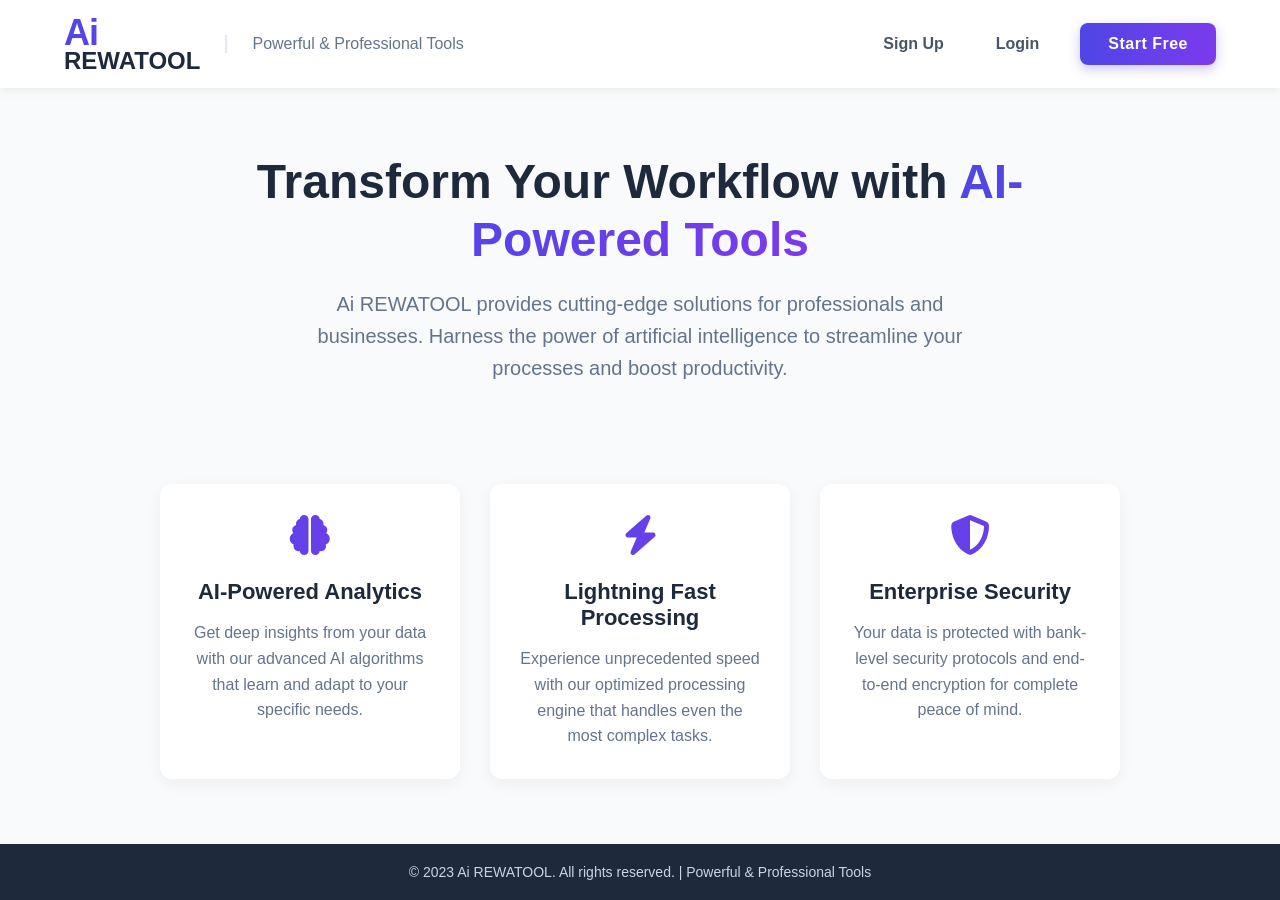
==== commit 7d03b663: "Update index.html" ====
--- a/index.html
+++ b/index.html
@@ -3,7 +3,7 @@
 <head>
     <meta charset="UTF-8">
     <meta name="viewport" content="width=device-width, initial-scale=1.0">
-    <title>Ai REWATOOL – Powerful & Professional Tools</title>
+    <title>Ai REWATOOL - Powerful & Professional Tools</title>
     <link rel="stylesheet" href="https://cdnjs.cloudflare.com/ajax/libs/font-awesome/6.4.0/css/all.min.css">
     <style>
         * {
@@ -12,820 +12,339 @@
             box-sizing: border-box;
             font-family: 'Segoe UI', Tahoma, Geneva, Verdana, sans-serif;
         }
-
+        
         body {
-            background-color: #0a0a14;
-            color: #fff;
+            background-color: #f8fafc;
+            color: #333;
             min-height: 100vh;
-            overflow-x: hidden;
-            position: relative;
-        }
-
-        /* Background with neon streaks */
-        .background-container {
-            position: fixed;
+            display: flex;
+            flex-direction: column;
+        }
+        
+        /* Header Styles */
+        header {
+            background-color: white;
+            box-shadow: 0 2px 10px rgba(0, 0, 0, 0.08);
+            padding: 15px 5%;
+            position: sticky;
             top: 0;
-            left: 0;
-            width: 100%;
-            height: 100%;
-            z-index: -1;
-            overflow: hidden;
-        }
-
-        .streak {
-            position: absolute;
-            background: linear-gradient(90deg, rgba(0, 212, 255, 0) 0%, rgba(0, 212, 255, 0.6) 50%, rgba(0, 212, 255, 0) 100%);
-            filter: blur(8px);
-            opacity: 0.4;
-            animation: streakFlow 15s infinite linear;
-        }
-
-        .streak-1 {
-            width: 120%;
-            height: 2px;
-            top: 20%;
-            left: -10%;
-            animation-delay: 0s;
-        }
-
-        .streak-2 {
-            width: 100%;
-            height: 1px;
-            top: 40%;
-            left: -10%;
-            animation-delay: 3s;
-            animation-duration: 12s;
-        }
-
-        .streak-3 {
-            width: 110%;
-            height: 3px;
-            top: 60%;
-            left: -5%;
-            animation-delay: 7s;
-            animation-duration: 18s;
-        }
-
-        .streak-4 {
-            width: 90%;
-            height: 1.5px;
-            top: 80%;
-            left: 0;
-            animation-delay: 5s;
-            animation-duration: 14s;
-        }
-
-        /* Fixed top right buttons */
-        .top-right-buttons {
-            position: fixed;
-            top: 30px;
-            right: 40px;
-            display: flex;
-            gap: 20px;
             z-index: 100;
-            opacity: 0;
-            animation: fadeIn 1s ease 0.5s forwards;
-        }
-
-        .btn {
-            padding: 12px 28px;
-            border-radius: 30px;
-            border: none;
-            font-weight: 600;
-            font-size: 16px;
-            cursor: pointer;
-            transition: all 0.3s ease;
-            position: relative;
-            overflow: hidden;
-        }
-
-        .btn-signup {
-            background: linear-gradient(90deg, #0066ff, #00ccff);
-            color: white;
-            box-shadow: 0 0 15px rgba(0, 102, 255, 0.4);
-        }
-
-        .btn-login {
-            background: transparent;
-            color: #00ccff;
-            border: 2px solid #00ccff;
-            box-shadow: 0 0 10px rgba(0, 204, 255, 0.3);
-        }
-
-        .btn:hover {
-            transform: scale(1.05);
-            box-shadow: 0 0 20px rgba(0, 204, 255, 0.7);
-        }
-
-        .btn:active {
-            transform: scale(0.98);
-        }
-
-        /* Fixed bottom left button */
-        .bottom-left-button {
-            position: fixed;
-            bottom: 40px;
-            left: 40px;
-            z-index: 100;
-            opacity: 0;
-            animation: fadeIn 1s ease 1.5s forwards;
-        }
-
-        .btn-start {
-            padding: 15px 40px;
-            background: linear-gradient(90deg, #00ccff, #0066ff);
-            color: white;
-            font-size: 18px;
-            font-weight: 700;
-            border-radius: 40px;
-            border: none;
-            box-shadow: 0 0 25px rgba(0, 102, 255, 0.5);
-            letter-spacing: 1px;
-        }
-
-        /* Centered branding text with glass effect */
-        .branding-container {
-            display: flex;
-            justify-content: center;
+        }
+        
+        .header-container {
+            display: flex;
+            justify-content: space-between;
             align-items: center;
-            min-height: 100vh;
-            padding: 20px;
-            opacity: 0;
-            animation: fadeIn 1.5s ease 0.8s forwards;
-        }
-
-        .branding-content {
-            text-align: center;
-            max-width: 1000px;
-            padding: 60px 40px;
-            background: rgba(255, 255, 255, 0.05);
-            backdrop-filter: blur(10px);
-            border-radius: 20px;
-            border: 1px solid rgba(255, 255, 255, 0.1);
-            box-shadow: 0 10px 30px rgba(0, 0, 0, 0.3), 
-                        inset 0 1px 0 rgba(255, 255, 255, 0.1);
-            position: relative;
-            overflow: hidden;
-        }
-
-        .branding-content::before {
-            content: '';
-            position: absolute;
-            top: 0;
-            left: 0;
-            width: 100%;
-            height: 100%;
-            background: linear-gradient(45deg, transparent, rgba(0, 204, 255, 0.1), transparent);
-            z-index: -1;
-        }
-
-        .branding-text {
-            font-size: 3.5rem;
-            font-weight: 800;
-            background: linear-gradient(90deg, #fff, #00ccff, #fff);
-            background-size: 200% auto;
+            max-width: 1400px;
+            margin: 0 auto;
+        }
+        
+        /* Logo Section */
+        .logo-section {
+            display: flex;
+            align-items: center;
+        }
+        
+        .logo {
+            display: flex;
+            flex-direction: column;
+            line-height: 1;
+        }
+        
+        .logo-main {
+            font-size: 36px;
+            font-weight: 900;
+            background: linear-gradient(90deg, #4f46e5, #7c3aed);
             -webkit-background-clip: text;
             background-clip: text;
             color: transparent;
-            animation: textShine 3s ease-in-out infinite alternate, fadeIn 2s ease 1s;
-            line-height: 1.2;
-            margin-bottom: 20px;
-        }
-
+            letter-spacing: -1px;
+        }
+        
+        .logo-sub {
+            font-size: 24px;
+            font-weight: 700;
+            color: #1e293b;
+            margin-top: -2px;
+        }
+        
         .tagline {
-            font-size: 1.5rem;
-            color: #a0d2ff;
-            opacity: 0.9;
-            letter-spacing: 1px;
-            margin-top: 10px;
-        }
-
-        /* Sidebar navigation */
-        .sidebar {
-            position: fixed;
-            left: 30px;
-            top: 50%;
-            transform: translateY(-50%);
+            margin-left: 25px;
+            padding-left: 25px;
+            border-left: 2px solid #e2e8f0;
+            color: #64748b;
+            font-weight: 500;
+            font-size: 16px;
+        }
+        
+        /* Right Header Section */
+        .header-right {
+            display: flex;
+            align-items: center;
+            gap: 25px;
+        }
+        
+        /* Navigation Links */
+        .nav-links {
+            display: flex;
+            gap: 20px;
+        }
+        
+        .nav-links a {
+            text-decoration: none;
+            color: #475569;
+            font-weight: 600;
+            font-size: 16px;
+            padding: 8px 16px;
+            border-radius: 6px;
+            transition: all 0.3s ease;
+        }
+        
+        .nav-links a:hover {
+            color: #4f46e5;
+            background-color: #f1f5f9;
+        }
+        
+        /* Start Free Button */
+        .start-free-btn {
+            background: linear-gradient(90deg, #4f46e5, #7c3aed);
+            color: white;
+            border: none;
+            padding: 12px 28px;
+            font-size: 16px;
+            font-weight: 700;
+            border-radius: 8px;
+            cursor: pointer;
+            box-shadow: 0 4px 12px rgba(79, 70, 229, 0.3);
+            transition: all 0.3s ease;
+            letter-spacing: 0.5px;
+        }
+        
+        .start-free-btn:hover {
+            transform: translateY(-2px);
+            box-shadow: 0 6px 18px rgba(79, 70, 229, 0.4);
+        }
+        
+        /* Main Content */
+        main {
+            flex: 1;
             display: flex;
             flex-direction: column;
-            gap: 25px;
-            z-index: 99;
-            opacity: 0;
-            animation: fadeIn 1s ease 1.2s forwards;
-        }
-
-        .sidebar-icon {
-            width: 50px;
-            height: 50px;
-            border-radius: 50%;
-            background: rgba(255, 255, 255, 0.05);
-            display: flex;
             justify-content: center;
             align-items: center;
-            font-size: 22px;
-            color: #a0d2ff;
-            cursor: pointer;
-            transition: all 0.3s ease;
-            box-shadow: 0 5px 15px rgba(0, 0, 0, 0.2);
-        }
-
-        .sidebar-icon:hover {
-            background: rgba(0, 204, 255, 0.2);
-            color: #00ccff;
-            transform: scale(1.1);
-            box-shadow: 0 0 15px rgba(0, 204, 255, 0.5);
-        }
-
-        /* Footer */
-        .footer {
-            position: fixed;
-            bottom: 40px;
-            right: 40px;
-            z-index: 100;
-            opacity: 0;
-            animation: fadeIn 1s ease 1.8s forwards;
-        }
-
-        .email-link {
-            display: flex;
-            align-items: center;
-            gap: 10px;
-            color: #a0d2ff;
-            text-decoration: none;
-            font-size: 18px;
-            padding: 10px 20px;
-            border-radius: 30px;
-            background: rgba(255, 255, 255, 0.05);
-            backdrop-filter: blur(5px);
-            transition: all 0.3s ease;
-        }
-
-        .email-link:hover {
-            color: #00ccff;
-            box-shadow: 0 0 15px rgba(0, 204, 255, 0.5);
-            background: rgba(0, 204, 255, 0.1);
-            animation: pulse 1.5s infinite;
-        }
-
-        /* Dashboard pages (initially hidden) */
-        .dashboard {
-            position: fixed;
-            top: 0;
-            left: 0;
-            width: 100%;
-            height: 100%;
-            background: #0a0a14;
-            z-index: 1000;
-            display: none;
-            flex-direction: column;
-            padding: 40px;
-            overflow-y: auto;
-        }
-
-        .dashboard-header {
-            display: flex;
-            justify-content: space-between;
-            align-items: center;
-            margin-bottom: 40px;
-        }
-
-        .dashboard-title {
-            font-size: 2.5rem;
-            background: linear-gradient(90deg, #fff, #00ccff);
+            padding: 60px 5%;
+            max-width: 1400px;
+            margin: 0 auto;
+            text-align: center;
+        }
+        
+        .hero-title {
+            font-size: 48px;
+            font-weight: 800;
+            color: #1e293b;
+            margin-bottom: 20px;
+            line-height: 1.2;
+            max-width: 800px;
+        }
+        
+        .hero-title span {
+            background: linear-gradient(90deg, #4f46e5, #7c3aed);
             -webkit-background-clip: text;
             background-clip: text;
             color: transparent;
         }
-
-        .tools-container {
-            display: grid;
-            grid-template-columns: repeat(auto-fill, minmax(300px, 1fr));
+        
+        .hero-description {
+            font-size: 20px;
+            color: #64748b;
+            max-width: 700px;
+            margin-bottom: 40px;
+            line-height: 1.6;
+        }
+        
+        /* Features Section */
+        .features {
+            display: flex;
+            justify-content: center;
+            flex-wrap: wrap;
             gap: 30px;
-            margin-top: 20px;
-        }
-
-        .tool-card {
-            background: rgba(255, 255, 255, 0.05);
-            border-radius: 15px;
-            padding: 25px;
-            border: 1px solid rgba(255, 255, 255, 0.1);
-            transition: all 0.3s ease;
-        }
-
-        .tool-card:hover {
-            transform: translateY(-5px);
-            box-shadow: 0 10px 25px rgba(0, 102, 255, 0.3);
-            border-color: rgba(0, 204, 255, 0.5);
-        }
-
-        .tool-icon {
+            margin-top: 60px;
+            width: 100%;
+        }
+        
+        .feature-card {
+            background-color: white;
+            border-radius: 12px;
+            padding: 30px;
+            width: 300px;
+            box-shadow: 0 5px 15px rgba(0, 0, 0, 0.05);
+            transition: transform 0.3s ease;
+        }
+        
+        .feature-card:hover {
+            transform: translateY(-10px);
+        }
+        
+        .feature-icon {
             font-size: 40px;
-            color: #00ccff;
+            margin-bottom: 20px;
+            background: linear-gradient(90deg, #4f46e5, #7c3aed);
+            -webkit-background-clip: text;
+            background-clip: text;
+            color: transparent;
+        }
+        
+        .feature-title {
+            font-size: 22px;
+            font-weight: 700;
+            color: #1e293b;
             margin-bottom: 15px;
         }
-
-        .tool-name {
-            font-size: 1.5rem;
-            margin-bottom: 10px;
-        }
-
-        .back-btn {
-            background: rgba(255, 255, 255, 0.1);
-            color: white;
-            border: none;
-            padding: 12px 25px;
-            border-radius: 30px;
-            cursor: pointer;
-            font-size: 16px;
-            transition: all 0.3s ease;
-        }
-
-        .back-btn:hover {
-            background: rgba(255, 255, 255, 0.2);
-        }
-
-        /* Form styles for login/signup */
-        .form-container {
-            max-width: 400px;
-            width: 100%;
-            margin: 0 auto;
-            background: rgba(255, 255, 255, 0.05);
-            border-radius: 20px;
-            padding: 40px;
-            border: 1px solid rgba(255, 255, 255, 0.1);
-            box-shadow: 0 10px 30px rgba(0, 0, 0, 0.3);
-        }
-
-        .form-title {
+        
+        .feature-desc {
+            color: #64748b;
+            line-height: 1.6;
+        }
+        
+        /* Footer */
+        footer {
+            background-color: #1e293b;
+            color: #cbd5e1;
             text-align: center;
-            font-size: 2rem;
-            margin-bottom: 30px;
-            color: #00ccff;
-        }
-
-        .form-group {
-            margin-bottom: 25px;
-        }
-
-        .form-group label {
-            display: block;
-            margin-bottom: 8px;
-            color: #a0d2ff;
-        }
-
-        .form-group input {
-            width: 100%;
-            padding: 15px;
-            border-radius: 10px;
-            border: 1px solid rgba(255, 255, 255, 0.2);
-            background: rgba(0, 0, 0, 0.3);
-            color: white;
-            font-size: 16px;
-        }
-
-        .form-group input:focus {
-            outline: none;
-            border-color: #00ccff;
-            box-shadow: 0 0 10px rgba(0, 204, 255, 0.3);
-        }
-
-        .form-submit {
-            width: 100%;
-            padding: 15px;
-            background: linear-gradient(90deg, #0066ff, #00ccff);
-            color: white;
-            border: none;
-            border-radius: 10px;
-            font-size: 18px;
-            font-weight: 600;
-            cursor: pointer;
-            transition: all 0.3s ease;
-        }
-
-        .form-submit:hover {
-            transform: translateY(-2px);
-            box-shadow: 0 5px 15px rgba(0, 102, 255, 0.4);
-        }
-
-        /* Animations */
-        @keyframes streakFlow {
-            0% {
-                transform: translateX(-100%);
-            }
-            100% {
-                transform: translateX(100%);
-            }
-        }
-
-        @keyframes fadeIn {
-            from {
-                opacity: 0;
-                transform: translateY(20px);
-            }
-            to {
-                opacity: 1;
-                transform: translateY(0);
-            }
-        }
-
-        @keyframes textShine {
-            0% {
-                background-position: 0% 50%;
-            }
-            100% {
-                background-position: 100% 50%;
-            }
-        }
-
-        @keyframes pulse {
-            0% {
-                box-shadow: 0 0 0 0 rgba(0, 204, 255, 0.7);
-            }
-            70% {
-                box-shadow: 0 0 0 10px rgba(0, 204, 255, 0);
-            }
-            100% {
-                box-shadow: 0 0 0 0 rgba(0, 204, 255, 0);
-            }
-        }
-
-        /* Responsive design */
-        @media (max-width: 1200px) {
-            .branding-text {
-                font-size: 2.8rem;
-            }
-        }
-
+            padding: 20px;
+            font-size: 14px;
+        }
+        
+        /* Responsive Design */
         @media (max-width: 992px) {
-            .branding-text {
-                font-size: 2.3rem;
+            .header-container {
+                flex-direction: column;
+                gap: 15px;
+            }
+            
+            .logo-section {
+                flex-direction: column;
+                text-align: center;
             }
             
             .tagline {
-                font-size: 1.3rem;
-            }
-            
-            .sidebar {
-                left: 20px;
-            }
-            
-            .top-right-buttons {
-                right: 20px;
-            }
-            
-            .bottom-left-button {
-                left: 20px;
-            }
-            
-            .footer {
-                right: 20px;
-            }
-        }
-
+                margin-left: 0;
+                padding-left: 0;
+                border-left: none;
+                margin-top: 10px;
+                border-top: 2px solid #e2e8f0;
+                padding-top: 10px;
+            }
+            
+            .hero-title {
+                font-size: 36px;
+            }
+        }
+        
         @media (max-width: 768px) {
-            .branding-text {
-                font-size: 1.8rem;
-            }
-            
-            .tagline {
-                font-size: 1.1rem;
-            }
-            
-            .btn {
-                padding: 10px 20px;
-                font-size: 14px;
-            }
-            
-            .btn-start {
-                padding: 12px 30px;
-                font-size: 16px;
-            }
-            
-            .sidebar {
-                flex-direction: row;
-                left: 50%;
-                transform: translateX(-50%);
-                top: auto;
-                bottom: 100px;
-                gap: 15px;
-            }
-            
-            .sidebar-icon {
-                width: 45px;
-                height: 45px;
+            .header-right {
+                flex-direction: column;
+                width: 100%;
+            }
+            
+            .nav-links {
+                width: 100%;
+                justify-content: center;
+            }
+            
+            .start-free-btn {
+                width: 100%;
+                max-width: 300px;
+            }
+            
+            .hero-title {
+                font-size: 30px;
+            }
+            
+            .hero-description {
                 font-size: 18px;
-            }
-            
-            .email-link {
-                font-size: 16px;
-                padding: 8px 16px;
-            }
-            
-            .dashboard {
-                padding: 20px;
-            }
-            
-            .dashboard-title {
-                font-size: 1.8rem;
-            }
-            
-            .tools-container {
-                grid-template-columns: repeat(auto-fill, minmax(250px, 1fr));
-            }
-        }
-
-        @media (max-width: 576px) {
-            .branding-text {
-                font-size: 1.5rem;
-            }
-            
-            .tagline {
-                font-size: 0.9rem;
-            }
-            
-            .branding-content {
-                padding: 40px 20px;
-            }
-            
-            .top-right-buttons {
-                flex-direction: column;
-                gap: 10px;
-                right: 15px;
-                top: 20px;
-            }
-            
-            .sidebar {
-                bottom: 120px;
-            }
-            
-            .form-container {
-                padding: 30px 20px;
             }
         }
     </style>
 </head>
 <body>
-    <!-- Background with neon streaks -->
-    <div class="background-container">
-        <div class="streak streak-1"></div>
-        <div class="streak streak-2"></div>
-        <div class="streak streak-3"></div>
-        <div class="streak streak-4"></div>
-    </div>
+    <!-- Header Section -->
+    <header>
+        <div class="header-container">
+            <div class="logo-section">
+                <div class="logo">
+                    <div class="logo-main">Ai</div>
+                    <div class="logo-sub">REWATOOL</div>
+                </div>
+                <div class="tagline">Powerful & Professional Tools</div>
+            </div>
+            
+            <div class="header-right">
+                <div class="nav-links">
+                    <a href="#">Sign Up</a>
+                    <a href="#">Login</a>
+                </div>
+                <button class="start-free-btn">Start Free</button>
+            </div>
+        </div>
+    </header>
 
-    <!-- Fixed top right buttons -->
-    <div class="top-right-buttons">
-        <button class="btn btn-signup" id="signupBtn">Sign Up</button>
-        <button class="btn btn-login" id="loginBtn">Login</button>
-    </div>
+    <!-- Main Content -->
+    <main>
+        <h1 class="hero-title">Transform Your Workflow with <span>AI-Powered Tools</span></h1>
+        <p class="hero-description">Ai REWATOOL provides cutting-edge solutions for professionals and businesses. Harness the power of artificial intelligence to streamline your processes and boost productivity.</p>
+        
+        <div class="features">
+            <div class="feature-card">
+                <div class="feature-icon">
+                    <i class="fas fa-brain"></i>
+                </div>
+                <h3 class="feature-title">AI-Powered Analytics</h3>
+                <p class="feature-desc">Get deep insights from your data with our advanced AI algorithms that learn and adapt to your specific needs.</p>
+            </div>
+            
+            <div class="feature-card">
+                <div class="feature-icon">
+                    <i class="fas fa-bolt"></i>
+                </div>
+                <h3 class="feature-title">Lightning Fast Processing</h3>
+                <p class="feature-desc">Experience unprecedented speed with our optimized processing engine that handles even the most complex tasks.</p>
+            </div>
+            
+            <div class="feature-card">
+                <div class="feature-icon">
+                    <i class="fas fa-shield-alt"></i>
+                </div>
+                <h3 class="feature-title">Enterprise Security</h3>
+                <p class="feature-desc">Your data is protected with bank-level security protocols and end-to-end encryption for complete peace of mind.</p>
+            </div>
+        </div>
+    </main>
 
-    <!-- Fixed bottom left button -->
-    <div class="bottom-left-button">
-        <button class="btn btn-start" id="startBtn">Start Free</button>
-    </div>
-
-    <!-- Centered branding text -->
-    <div class="branding-container">
-        <div class="branding-content">
-            <h1 class="branding-text">Ai REWATOOL</h1>
-            <p class="tagline">Powerful & Professional Tools</p>
-        </div>
-    </div>
-
-    <!-- Sidebar navigation -->
-    <div class="sidebar">
-        <div class="sidebar-icon" title="Home">
-            <i class="fas fa-home"></i>
-        </div>
-        <div class="sidebar-icon" title="Search">
-            <i class="fas fa-search"></i>
-        </div>
-        <div class="sidebar-icon" title="User">
-            <i class="fas fa-user"></i>
-        </div>
-        <div class="sidebar-icon" title="Upload">
-            <i class="fas fa-upload"></i>
-        </div>
-        <div class="sidebar-icon" title="Settings">
-            <i class="fas fa-cog"></i>
-        </div>
-    </div>
-
-    <!-- Footer with email -->
-    <div class="footer">
-        <a href="mailto:toolsshahbaz@gmail.com" class="email-link">
-            <i class="fas fa-envelope"></i>
-            <span>toolsshahbaz@gmail.com</span>
-        </a>
-    </div>
-
-    <!-- Dashboard 2 - Tools Layout (Initially hidden) -->
-    <div class="dashboard" id="dashboard2">
-        <div class="dashboard-header">
-            <h2 class="dashboard-title">Ai REWATOOL Dashboard</h2>
-            <button class="back-btn" id="backFromDashboard">Back to Home</button>
-        </div>
-        <div class="tools-container">
-            <div class="tool-card">
-                <div class="tool-icon">
-                    <i class="fas fa-brain"></i>
-                </div>
-                <h3 class="tool-name">AI Content Generator</h3>
-                <p>Create high-quality content in seconds with advanced AI algorithms.</p>
-            </div>
-            <div class="tool-card">
-                <div class="tool-icon">
-                    <i class="fas fa-image"></i>
-                </div>
-                <h3 class="tool-name">AI Image Creator</h3>
-                <p>Generate stunning visuals from text descriptions with AI-powered imaging.</p>
-            </div>
-            <div class="tool-card">
-                <div class="tool-icon">
-                    <i class="fas fa-video"></i>
-                </div>
-                <h3 class="tool-name">Video Enhancement</h3>
-                <p>Upscale, stabilize, and enhance video quality with AI technology.</p>
-            </div>
-            <div class="tool-card">
-                <div class="tool-icon">
-                    <i class="fas fa-chart-line"></i>
-                </div>
-                <h3 class="tool-name">Data Analysis</h3>
-                <p>Extract insights and patterns from complex data sets automatically.</p>
-            </div>
-            <div class="tool-card">
-                <div class="tool-icon">
-                    <i class="fas fa-code"></i>
-                </div>
-                <h3 class="tool-name">Code Assistant</h3>
-                <p>Write, debug, and optimize code with AI-powered suggestions.</p>
-            </div>
-            <div class="tool-card">
-                <div class="tool-icon">
-                    <i class="fas fa-language"></i>
-                </div>
-                <h3 class="tool-name">Translation Pro</h3>
-                <p>Accurate, context-aware translation across 50+ languages.</p>
-            </div>
-        </div>
-    </div>
-
-    <!-- Signup Dashboard (Initially hidden) -->
-    <div class="dashboard" id="signupDashboard">
-        <div class="dashboard-header">
-            <h2 class="dashboard-title">Create Your Account</h2>
-            <button class="back-btn" id="backFromSignup">Back to Home</button>
-        </div>
-        <div class="form-container">
-            <h3 class="form-title">Sign Up</h3>
-            <form id="signupForm">
-                <div class="form-group">
-                    <label for="signupName">Full Name</label>
-                    <input type="text" id="signupName" placeholder="Enter your full name" required>
-                </div>
-                <div class="form-group">
-                    <label for="signupEmail">Email Address</label>
-                    <input type="email" id="signupEmail" placeholder="Enter your email" required>
-                </div>
-                <div class="form-group">
-                    <label for="signupPassword">Password</label>
-                    <input type="password" id="signupPassword" placeholder="Create a strong password" required>
-                </div>
-                <div class="form-group">
-                    <label for="signupConfirmPassword">Confirm Password</label>
-                    <input type="password" id="signupConfirmPassword" placeholder="Confirm your password" required>
-                </div>
-                <button type="submit" class="form-submit">Create Account</button>
-            </form>
-        </div>
-    </div>
-
-    <!-- Login Dashboard (Initially hidden) -->
-    <div class="dashboard" id="loginDashboard">
-        <div class="dashboard-header">
-            <h2 class="dashboard-title">Welcome Back</h2>
-            <button class="back-btn" id="backFromLogin">Back to Home</button>
-        </div>
-        <div class="form-container">
-            <h3 class="form-title">Login</h3>
-            <form id="loginForm">
-                <div class="form-group">
-                    <label for="loginEmail">Email Address</label>
-                    <input type="email" id="loginEmail" placeholder="Enter your email" required>
-                </div>
-                <div class="form-group">
-                    <label for="loginPassword">Password</label>
-                    <input type="password" id="loginPassword" placeholder="Enter your password" required>
-                </div>
-                <button type="submit" class="form-submit">Login to Dashboard</button>
-            </form>
-        </div>
-    </div>
+    <!-- Footer -->
+    <footer>
+        <p>&copy; 2023 Ai REWATOOL. All rights reserved. | Powerful & Professional Tools</p>
+    </footer>
 
     <script>
-        // Get DOM elements
-        const startBtn = document.getElementById('startBtn');
-        const signupBtn = document.getElementById('signupBtn');
-        const loginBtn = document.getElementById('loginBtn');
-        const dashboard2 = document.getElementById('dashboard2');
-        const signupDashboard = document.getElementById('signupDashboard');
-        const loginDashboard = document.getElementById('loginDashboard');
-        const backFromDashboard = document.getElementById('backFromDashboard');
-        const backFromSignup = document.getElementById('backFromSignup');
-        const backFromLogin = document.getElementById('backFromLogin');
-        const signupForm = document.getElementById('signupForm');
-        const loginForm = document.getElementById('loginForm');
-        const sidebarIcons = document.querySelectorAll('.sidebar-icon');
-        const emailLink = document.querySelector('.email-link');
-        
-        // Function to show a specific dashboard and hide others
-        function showDashboard(dashboardToShow) {
-            // Hide all dashboards
-            dashboard2.style.display = 'none';
-            signupDashboard.style.display = 'none';
-            loginDashboard.style.display = 'none';
-            
-            // Show the requested dashboard
-            dashboardToShow.style.display = 'flex';
-        }
-        
-        // Event listeners for buttons
-        startBtn.addEventListener('click', () => {
-            showDashboard(dashboard2);
+        // Add interactivity to the Start Free button
+        document.querySelector('.start-free-btn').addEventListener('click', function() {
+            alert('Starting your free trial! You will be redirected to the signup page.');
+            // In a real implementation, this would redirect to a signup page
+            // window.location.href = '/signup';
         });
         
-        signupBtn.addEventListener('click', () => {
-            showDashboard(signupDashboard);
-        });
-        
-        loginBtn.addEventListener('click', () => {
-            showDashboard(loginDashboard);
-        });
-        
-        // Back buttons
-        backFromDashboard.addEventListener('click', () => {
-            showDashboard(document.querySelector('.branding-container').parentElement);
-            dashboard2.style.display = 'none';
-        });
-        
-        backFromSignup.addEventListener('click', () => {
-            showDashboard(document.querySelector('.branding-container').parentElement);
-            signupDashboard.style.display = 'none';
-        });
-        
-        backFromLogin.addEventListener('click', () => {
-            showDashboard(document.querySelector('.branding-container').parentElement);
-            loginDashboard.style.display = 'none';
-        });
-        
-        // Form submissions
-        signupForm.addEventListener('submit', (e) => {
-            e.preventDefault();
-            alert('Account created successfully! You can now login.');
-            showDashboard(loginDashboard);
-        });
-        
-        loginForm.addEventListener('submit', (e) => {
-            e.preventDefault();
-            alert('Login successful! Redirecting to dashboard...');
-            showDashboard(dashboard2);
-        });
-        
-        // Sidebar icon hover effects
-        sidebarIcons.forEach(icon => {
-            icon.addEventListener('mouseenter', () => {
-                icon.style.transform = 'scale(1.1)';
-                icon.style.boxShadow = '0 0 15px rgba(0, 204, 255, 0.5)';
+        // Add hover effect to navigation links
+        const navLinks = document.querySelectorAll('.nav-links a');
+        navLinks.forEach(link => {
+            link.addEventListener('mouseenter', function() {
+                this.style.backgroundColor = '#f8fafc';
             });
             
-            icon.addEventListener('mouseleave', () => {
-                icon.style.transform = 'scale(1)';
-                icon.style.boxShadow = '0 5px 15px rgba(0, 0, 0, 0.2)';
+            link.addEventListener('mouseleave', function() {
+                this.style.backgroundColor = 'transparent';
             });
-            
-            // Add click functionality to sidebar icons
-            icon.addEventListener('click', () => {
-                const title = icon.getAttribute('title');
-                alert(`${title} feature coming soon!`);
-            });
-        });
-        
-        // Email link hover pulse effect
-        emailLink.addEventListener('mouseenter', () => {
-            emailLink.style.animation = 'pulse 1.5s infinite';
-        });
-        
-        emailLink.addEventListener('mouseleave', () => {
-            emailLink.style.animation = 'none';
-        });
-        
-        // Initialize - ensure only homepage is visible on load
-        window.addEventListener('DOMContentLoaded', () => {
-            dashboard2.style.display = 'none';
-            signupDashboard.style.display = 'none';
-            loginDashboard.style.display = 'none';
         });
     </script>
 </body>
-</html>
+</html>
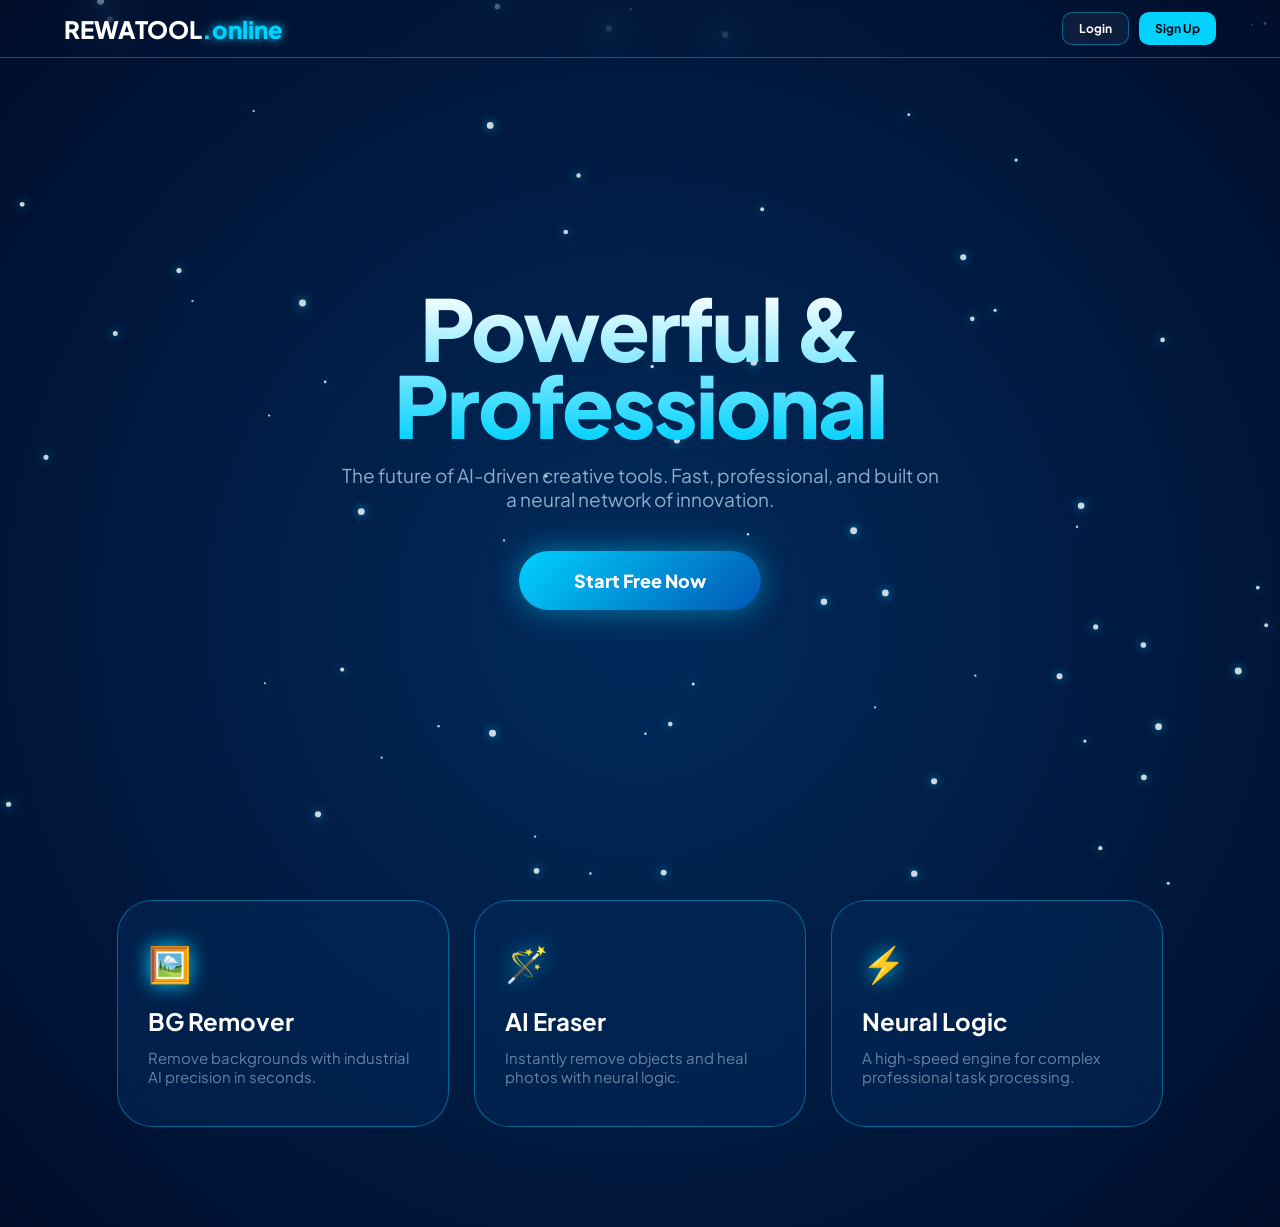
==== commit c5f7a4f5: "Update index.html" ====
--- a/index.html
+++ b/index.html
@@ -1,350 +1,183 @@
 <!DOCTYPE html>
-<html lang="en">
+<html lang="hi">
 <head>
     <meta charset="UTF-8">
     <meta name="viewport" content="width=device-width, initial-scale=1.0">
-    <title>Ai REWATOOL - Powerful & Professional Tools</title>
-    <link rel="stylesheet" href="https://cdnjs.cloudflare.com/ajax/libs/font-awesome/6.4.0/css/all.min.css">
+    <title>Rewatool.online | Professional AI</title>
+    <link href="https://fonts.googleapis.com/css2?family=Plus+Jakarta+Sans:wght@400;700;800&display=swap" rel="stylesheet">
     <style>
-        * {
-            margin: 0;
-            padding: 0;
-            box-sizing: border-box;
-            font-family: 'Segoe UI', Tahoma, Geneva, Verdana, sans-serif;
+        :root {
+            --deep-blue: #000d2b;
+            --electric-blue: #00d2ff;
+            --royal-blue: #0056b3;
+            --glass: rgba(255, 255, 255, 0.05);
+            --border: rgba(0, 210, 255, 0.4);
         }
+
+        * { margin: 0; padding: 0; box-sizing: border-box; font-family: 'Plus Jakarta Sans', sans-serif; }
+
+        body {
+            background-color: var(--deep-blue);
+            color: white;
+            overflow-x: hidden;
+            /* Yahan se asli blue depth aati hai */
+            background: radial-gradient(circle at center, #002b5c 0%, #000d2b 100%);
+        }
+
+        /* --- THE ANIMATION CANVAS (STARS + TAAR) --- */
+        #bg-canvas {
+            position: fixed; inset: 0; z-index: -1;
+        }
+
+        /* --- HEADER --- */
+        header {
+            display: flex; justify-content: space-between; align-items: center;
+            padding: 12px 5%; position: fixed; width: 100%; top: 0; z-index: 1000;
+            backdrop-filter: blur(20px); border-bottom: 1px solid var(--border);
+        }
+
+        .logo { font-weight: 800; font-size: clamp(18px, 5vw, 24px); }
+        .logo span { color: var(--electric-blue); text-shadow: 0 0 10px var(--electric-blue); }
+
+        .nav-btns { display: flex; gap: 10px; }
         
-        body {
-            background-color: #f8fafc;
-            color: #333;
-            min-height: 100vh;
-            display: flex;
-            flex-direction: column;
+        /* Mobile responsive buttons */
+        .btn-nav {
+            padding: 8px 16px; border-radius: 10px; font-size: 12px; font-weight: 700;
+            cursor: pointer; transition: 0.3s; border: 1px solid var(--border);
         }
-        
-        /* Header Styles */
-        header {
-            background-color: white;
-            box-shadow: 0 2px 10px rgba(0, 0, 0, 0.08);
-            padding: 15px 5%;
-            position: sticky;
-            top: 0;
-            z-index: 100;
+        .btn-login { background: var(--glass); color: white; }
+        .btn-signup { background: var(--electric-blue); color: #000; border: none; }
+
+        /* --- HERO --- */
+        .hero {
+            height: 100vh; display: flex; flex-direction: column;
+            justify-content: center; align-items: center; text-align: center; padding: 0 8%;
         }
-        
-        .header-container {
-            display: flex;
-            justify-content: space-between;
-            align-items: center;
-            max-width: 1400px;
-            margin: 0 auto;
+
+        h1 {
+            font-size: clamp(40px, 10vw, 85px); font-weight: 800; line-height: 0.9;
+            margin-bottom: 20px; letter-spacing: -2px;
+            background: linear-gradient(180deg, #fff, var(--electric-blue));
+            -webkit-background-clip: text; -webkit-text-fill-color: transparent;
         }
-        
-        /* Logo Section */
-        .logo-section {
-            display: flex;
-            align-items: center;
+
+        .hero-p {
+            font-size: clamp(15px, 4vw, 19px); color: rgba(200, 230, 255, 0.7);
+            max-width: 600px; margin-bottom: 40px;
         }
-        
-        .logo {
-            display: flex;
-            flex-direction: column;
-            line-height: 1;
+
+        .btn-main {
+            padding: 18px 55px; border-radius: 100px; font-size: 18px; font-weight: 800;
+            background: linear-gradient(135deg, var(--electric-blue), var(--royal-blue));
+            color: white; border: none; cursor: pointer;
+            box-shadow: 0 0 30px rgba(0, 210, 255, 0.5);
         }
-        
-        .logo-main {
-            font-size: 36px;
-            font-weight: 900;
-            background: linear-gradient(90deg, #4f46e5, #7c3aed);
-            -webkit-background-clip: text;
-            background-clip: text;
-            color: transparent;
-            letter-spacing: -1px;
+
+        /* --- CARDS GRID --- */
+        .tools-grid {
+            display: grid; grid-template-columns: repeat(auto-fit, minmax(280px, 1fr));
+            gap: 25px; width: 100%; max-width: 1200px; padding: 0 6% 100px; margin: 0 auto;
         }
-        
-        .logo-sub {
-            font-size: 24px;
-            font-weight: 700;
-            color: #1e293b;
-            margin-top: -2px;
+
+        .card {
+            background: rgba(0, 43, 92, 0.5); border: 1px solid var(--border);
+            padding: 40px 30px; border-radius: 35px; backdrop-filter: blur(10px);
+            transition: 0.4s;
         }
-        
-        .tagline {
-            margin-left: 25px;
-            padding-left: 25px;
-            border-left: 2px solid #e2e8f0;
-            color: #64748b;
-            font-weight: 500;
-            font-size: 16px;
-        }
-        
-        /* Right Header Section */
-        .header-right {
-            display: flex;
-            align-items: center;
-            gap: 25px;
-        }
-        
-        /* Navigation Links */
-        .nav-links {
-            display: flex;
-            gap: 20px;
-        }
-        
-        .nav-links a {
-            text-decoration: none;
-            color: #475569;
-            font-weight: 600;
-            font-size: 16px;
-            padding: 8px 16px;
-            border-radius: 6px;
-            transition: all 0.3s ease;
-        }
-        
-        .nav-links a:hover {
-            color: #4f46e5;
-            background-color: #f1f5f9;
-        }
-        
-        /* Start Free Button */
-        .start-free-btn {
-            background: linear-gradient(90deg, #4f46e5, #7c3aed);
-            color: white;
-            border: none;
-            padding: 12px 28px;
-            font-size: 16px;
-            font-weight: 700;
-            border-radius: 8px;
-            cursor: pointer;
-            box-shadow: 0 4px 12px rgba(79, 70, 229, 0.3);
-            transition: all 0.3s ease;
-            letter-spacing: 0.5px;
-        }
-        
-        .start-free-btn:hover {
-            transform: translateY(-2px);
-            box-shadow: 0 6px 18px rgba(79, 70, 229, 0.4);
-        }
-        
-        /* Main Content */
-        main {
-            flex: 1;
-            display: flex;
-            flex-direction: column;
-            justify-content: center;
-            align-items: center;
-            padding: 60px 5%;
-            max-width: 1400px;
-            margin: 0 auto;
-            text-align: center;
-        }
-        
-        .hero-title {
-            font-size: 48px;
-            font-weight: 800;
-            color: #1e293b;
-            margin-bottom: 20px;
-            line-height: 1.2;
-            max-width: 800px;
-        }
-        
-        .hero-title span {
-            background: linear-gradient(90deg, #4f46e5, #7c3aed);
-            -webkit-background-clip: text;
-            background-clip: text;
-            color: transparent;
-        }
-        
-        .hero-description {
-            font-size: 20px;
-            color: #64748b;
-            max-width: 700px;
-            margin-bottom: 40px;
-            line-height: 1.6;
-        }
-        
-        /* Features Section */
-        .features {
-            display: flex;
-            justify-content: center;
-            flex-wrap: wrap;
-            gap: 30px;
-            margin-top: 60px;
-            width: 100%;
-        }
-        
-        .feature-card {
-            background-color: white;
-            border-radius: 12px;
-            padding: 30px;
-            width: 300px;
-            box-shadow: 0 5px 15px rgba(0, 0, 0, 0.05);
-            transition: transform 0.3s ease;
-        }
-        
-        .feature-card:hover {
-            transform: translateY(-10px);
-        }
-        
-        .feature-icon {
-            font-size: 40px;
-            margin-bottom: 20px;
-            background: linear-gradient(90deg, #4f46e5, #7c3aed);
-            -webkit-background-clip: text;
-            background-clip: text;
-            color: transparent;
-        }
-        
-        .feature-title {
-            font-size: 22px;
-            font-weight: 700;
-            color: #1e293b;
-            margin-bottom: 15px;
-        }
-        
-        .feature-desc {
-            color: #64748b;
-            line-height: 1.6;
-        }
-        
-        /* Footer */
-        footer {
-            background-color: #1e293b;
-            color: #cbd5e1;
-            text-align: center;
-            padding: 20px;
-            font-size: 14px;
-        }
-        
-        /* Responsive Design */
-        @media (max-width: 992px) {
-            .header-container {
-                flex-direction: column;
-                gap: 15px;
-            }
-            
-            .logo-section {
-                flex-direction: column;
-                text-align: center;
-            }
-            
-            .tagline {
-                margin-left: 0;
-                padding-left: 0;
-                border-left: none;
-                margin-top: 10px;
-                border-top: 2px solid #e2e8f0;
-                padding-top: 10px;
-            }
-            
-            .hero-title {
-                font-size: 36px;
-            }
-        }
-        
-        @media (max-width: 768px) {
-            .header-right {
-                flex-direction: column;
-                width: 100%;
-            }
-            
-            .nav-links {
-                width: 100%;
-                justify-content: center;
-            }
-            
-            .start-free-btn {
-                width: 100%;
-                max-width: 300px;
-            }
-            
-            .hero-title {
-                font-size: 30px;
-            }
-            
-            .hero-description {
-                font-size: 18px;
-            }
-        }
+        .card:hover { transform: translateY(-12px); border-color: var(--electric-blue); }
+
+        .icon { font-size: 35px; margin-bottom: 20px; display: block; filter: drop-shadow(0 0 10px var(--electric-blue)); }
+        .card h3 { font-size: 24px; margin-bottom: 12px; color: #fff; }
+        .card p { color: rgba(200, 230, 255, 0.5); font-size: 15px; }
+
     </style>
 </head>
 <body>
-    <!-- Header Section -->
+
+    <canvas id="bg-canvas"></canvas>
+
     <header>
-        <div class="header-container">
-            <div class="logo-section">
-                <div class="logo">
-                    <div class="logo-main">Ai</div>
-                    <div class="logo-sub">REWATOOL</div>
-                </div>
-                <div class="tagline">Powerful & Professional Tools</div>
-            </div>
-            
-            <div class="header-right">
-                <div class="nav-links">
-                    <a href="#">Sign Up</a>
-                    <a href="#">Login</a>
-                </div>
-                <button class="start-free-btn">Start Free</button>
-            </div>
+        <div class="logo">REWATOOL<span>.online</span></div>
+        <div class="nav-btns">
+            <button class="btn-nav btn-login">Login</button>
+            <button class="btn-nav btn-signup">Sign Up</button>
         </div>
     </header>
 
-    <!-- Main Content -->
-    <main>
-        <h1 class="hero-title">Transform Your Workflow with <span>AI-Powered Tools</span></h1>
-        <p class="hero-description">Ai REWATOOL provides cutting-edge solutions for professionals and businesses. Harness the power of artificial intelligence to streamline your processes and boost productivity.</p>
-        
-        <div class="features">
-            <div class="feature-card">
-                <div class="feature-icon">
-                    <i class="fas fa-brain"></i>
-                </div>
-                <h3 class="feature-title">AI-Powered Analytics</h3>
-                <p class="feature-desc">Get deep insights from your data with our advanced AI algorithms that learn and adapt to your specific needs.</p>
-            </div>
-            
-            <div class="feature-card">
-                <div class="feature-icon">
-                    <i class="fas fa-bolt"></i>
-                </div>
-                <h3 class="feature-title">Lightning Fast Processing</h3>
-                <p class="feature-desc">Experience unprecedented speed with our optimized processing engine that handles even the most complex tasks.</p>
-            </div>
-            
-            <div class="feature-card">
-                <div class="feature-icon">
-                    <i class="fas fa-shield-alt"></i>
-                </div>
-                <h3 class="feature-title">Enterprise Security</h3>
-                <p class="feature-desc">Your data is protected with bank-level security protocols and end-to-end encryption for complete peace of mind.</p>
-            </div>
-        </div>
+    <main class="hero">
+        <h1>Powerful & <br> Professional</h1>
+        <p class="hero-p">The future of AI-driven creative tools. Fast, professional, and built on a neural network of innovation.</p>
+        <button class="btn-main">Start Free Now</button>
     </main>
 
-    <!-- Footer -->
-    <footer>
-        <p>&copy; 2023 Ai REWATOOL. All rights reserved. | Powerful & Professional Tools</p>
-    </footer>
+    <div class="tools-grid">
+        <div class="card"><span class="icon">🖼️</span><h3>BG Remover</h3><p>Remove backgrounds with industrial AI precision in seconds.</p></div>
+        <div class="card"><span class="icon">🪄</span><h3>AI Eraser</h3><p>Instantly remove objects and heal photos with neural logic.</p></div>
+        <div class="card"><span class="icon">⚡</span><h3>Neural Logic</h3><p>A high-speed engine for complex professional task processing.</p></div>
+    </div>
 
     <script>
-        // Add interactivity to the Start Free button
-        document.querySelector('.start-free-btn').addEventListener('click', function() {
-            alert('Starting your free trial! You will be redirected to the signup page.');
-            // In a real implementation, this would redirect to a signup page
-            // window.location.href = '/signup';
-        });
-        
-        // Add hover effect to navigation links
-        const navLinks = document.querySelectorAll('.nav-links a');
-        navLinks.forEach(link => {
-            link.addEventListener('mouseenter', function() {
-                this.style.backgroundColor = '#f8fafc';
+        const canvas = document.getElementById('bg-canvas');
+        const ctx = canvas.getContext('2d');
+        let particles = [];
+
+        function resize() {
+            canvas.width = window.innerWidth;
+            canvas.height = window.innerHeight;
+        }
+        window.addEventListener('resize', resize);
+        resize();
+
+        class Particle {
+            constructor() {
+                this.x = Math.random() * canvas.width;
+                this.y = Math.random() * canvas.height;
+                this.size = Math.random() * 2.5 + 1; // Bigger stars
+                this.speedX = (Math.random() - 0.5) * 0.6;
+                this.speedY = (Math.random() - 0.5) * 0.6;
+            }
+            update() {
+                this.x += this.speedX;
+                this.y += this.speedY;
+                if (this.x < 0 || this.x > canvas.width) this.speedX *= -1;
+                if (this.y < 0 || this.y > canvas.height) this.speedY *= -1;
+            }
+            draw() {
+                ctx.fillStyle = 'rgba(255, 255, 255, 0.8)';
+                ctx.shadowBlur = 10;
+                ctx.shadowColor = '#00d2ff';
+                ctx.beginPath();
+                ctx.arc(this.x, this.y, this.size, 0, Math.PI * 2);
+                ctx.fill();
+            }
+        }
+
+        for (let i = 0; i < 70; i++) particles.push(new Particle());
+
+        function animate() {
+            ctx.clearRect(0, 0, canvas.width, canvas.height);
+            particles.forEach((p, i) => {
+                p.update();
+                p.draw();
+                // Connect lines (Taar)
+                for (let j = i + 1; j < particles.length; j++) {
+                    const dx = p.x - particles[j].x;
+                    const dy = p.y - particles[j].y;
+                    const d = Math.sqrt(dx*dx + dy*dy);
+                    if (d < 150) {
+                        ctx.strokeStyle = `rgba(0, 210, 255, ${0.2 - d/150})`;
+                        ctx.lineWidth = 0.5;
+                        ctx.beginPath();
+                        ctx.moveTo(p.x, p.y);
+                        ctx.lineTo(particles[j].x, particles[j].y);
+                        ctx.stroke();
+                    }
+                }
             });
-            
-            link.addEventListener('mouseleave', function() {
-                this.style.backgroundColor = 'transparent';
-            });
-        });
+            requestAnimationFrame(animate);
+        }
+        animate();
     </script>
 </body>
-</html>+</html>
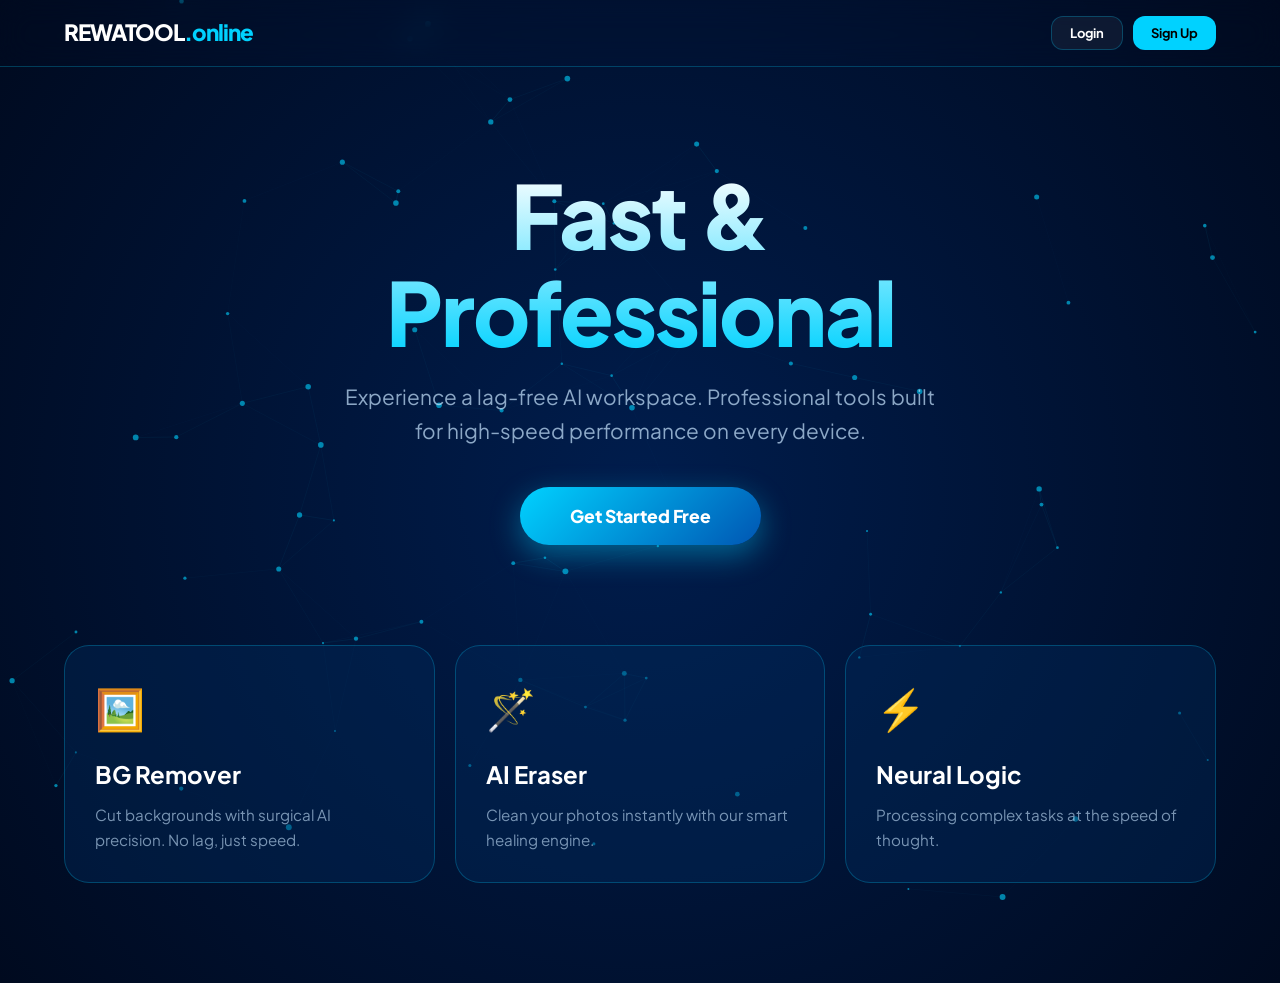
==== commit 2c6fdb16: "Update index.html" ====
--- a/index.html
+++ b/index.html
@@ -2,95 +2,109 @@
 <html lang="hi">
 <head>
     <meta charset="UTF-8">
-    <meta name="viewport" content="width=device-width, initial-scale=1.0">
-    <title>Rewatool.online | Professional AI</title>
-    <link href="https://fonts.googleapis.com/css2?family=Plus+Jakarta+Sans:wght@400;700;800&display=swap" rel="stylesheet">
+    <meta name="viewport" content="width=device-width, initial-scale=1.0, maximum-scale=1.0, user-scalable=no">
+    <title>Rewatool.online | Elite AI</title>
+    <link href="https://fonts.googleapis.com/css2?family=Plus+Jakarta+Sans:wght@500;700;800&display=swap" rel="stylesheet">
     <style>
         :root {
-            --deep-blue: #000d2b;
+            --deep-blue: #000a1f;
             --electric-blue: #00d2ff;
             --royal-blue: #0056b3;
             --glass: rgba(255, 255, 255, 0.05);
-            --border: rgba(0, 210, 255, 0.4);
-        }
-
-        * { margin: 0; padding: 0; box-sizing: border-box; font-family: 'Plus Jakarta Sans', sans-serif; }
+            --border: rgba(0, 210, 255, 0.25);
+        }
+
+        /* Smooth Scrolling */
+        html { scroll-behavior: smooth; }
+
+        * { margin: 0; padding: 0; box-sizing: border-box; font-family: 'Plus Jakarta Sans', sans-serif; -webkit-tap-highlight-color: transparent; }
 
         body {
             background-color: var(--deep-blue);
             color: white;
+            line-height: 1.6;
             overflow-x: hidden;
-            /* Yahan se asli blue depth aati hai */
-            background: radial-gradient(circle at center, #002b5c 0%, #000d2b 100%);
-        }
-
-        /* --- THE ANIMATION CANVAS (STARS + TAAR) --- */
+            background: radial-gradient(circle at center, #001d4d 0%, #000a1f 100%);
+        }
+
+        /* --- LIGHT-WEIGHT ANIMATION --- */
         #bg-canvas {
             position: fixed; inset: 0; z-index: -1;
-        }
-
-        /* --- HEADER --- */
+            pointer-events: none; /* Scroll ko block nahi karega */
+        }
+
+        /* --- NAVIGATION --- */
         header {
             display: flex; justify-content: space-between; align-items: center;
-            padding: 12px 5%; position: fixed; width: 100%; top: 0; z-index: 1000;
-            backdrop-filter: blur(20px); border-bottom: 1px solid var(--border);
-        }
-
-        .logo { font-weight: 800; font-size: clamp(18px, 5vw, 24px); }
-        .logo span { color: var(--electric-blue); text-shadow: 0 0 10px var(--electric-blue); }
+            padding: 15px 5%; position: sticky; top: 0; z-index: 1000;
+            backdrop-filter: blur(15px); -webkit-backdrop-filter: blur(15px);
+            border-bottom: 1px solid var(--border);
+        }
+
+        .logo { font-weight: 800; font-size: 1.4rem; letter-spacing: -1px; }
+        .logo span { color: var(--electric-blue); }
 
         .nav-btns { display: flex; gap: 10px; }
         
-        /* Mobile responsive buttons */
         .btn-nav {
-            padding: 8px 16px; border-radius: 10px; font-size: 12px; font-weight: 700;
-            cursor: pointer; transition: 0.3s; border: 1px solid var(--border);
-        }
-        .btn-login { background: var(--glass); color: white; }
-        .btn-signup { background: var(--electric-blue); color: #000; border: none; }
-
-        /* --- HERO --- */
+            padding: 8px 18px; border-radius: 12px; font-size: 13px; font-weight: 700;
+            border: 1px solid var(--border); transition: 0.3s;
+        }
+        .login { background: var(--glass); color: white; }
+        .signup { background: var(--electric-blue); color: #000; border: none; }
+
+        /* --- HERO SECTION --- */
         .hero {
-            height: 100vh; display: flex; flex-direction: column;
-            justify-content: center; align-items: center; text-align: center; padding: 0 8%;
+            padding: 100px 6% 60px; text-align: center;
+            display: flex; flex-direction: column; align-items: center;
         }
 
         h1 {
-            font-size: clamp(40px, 10vw, 85px); font-weight: 800; line-height: 0.9;
+            font-size: clamp(2.5rem, 8vw, 5.5rem); font-weight: 800; line-height: 1.1;
             margin-bottom: 20px; letter-spacing: -2px;
             background: linear-gradient(180deg, #fff, var(--electric-blue));
             -webkit-background-clip: text; -webkit-text-fill-color: transparent;
         }
 
         .hero-p {
-            font-size: clamp(15px, 4vw, 19px); color: rgba(200, 230, 255, 0.7);
+            font-size: clamp(1rem, 3vw, 1.3rem); color: rgba(200, 230, 255, 0.7);
             max-width: 600px; margin-bottom: 40px;
         }
 
         .btn-main {
-            padding: 18px 55px; border-radius: 100px; font-size: 18px; font-weight: 800;
+            padding: 18px 50px; border-radius: 50px; font-size: 1.1rem; font-weight: 800;
             background: linear-gradient(135deg, var(--electric-blue), var(--royal-blue));
             color: white; border: none; cursor: pointer;
-            box-shadow: 0 0 30px rgba(0, 210, 255, 0.5);
-        }
-
-        /* --- CARDS GRID --- */
+            box-shadow: 0 10px 30px rgba(0, 210, 255, 0.4);
+            transition: transform 0.2s ease;
+        }
+        .btn-main:active { transform: scale(0.95); }
+
+        /* --- TOOLS GRID: FULLY RESPONSIVE --- */
         .tools-grid {
-            display: grid; grid-template-columns: repeat(auto-fit, minmax(280px, 1fr));
-            gap: 25px; width: 100%; max-width: 1200px; padding: 0 6% 100px; margin: 0 auto;
+            display: grid;
+            grid-template-columns: repeat(auto-fit, minmax(280px, 1fr));
+            gap: 20px; width: 90%; max-width: 1200px; margin: 40px auto 100px;
         }
 
         .card {
-            background: rgba(0, 43, 92, 0.5); border: 1px solid var(--border);
-            padding: 40px 30px; border-radius: 35px; backdrop-filter: blur(10px);
-            transition: 0.4s;
-        }
-        .card:hover { transform: translateY(-12px); border-color: var(--electric-blue); }
-
-        .icon { font-size: 35px; margin-bottom: 20px; display: block; filter: drop-shadow(0 0 10px var(--electric-blue)); }
-        .card h3 { font-size: 24px; margin-bottom: 12px; color: #fff; }
-        .card p { color: rgba(200, 230, 255, 0.5); font-size: 15px; }
-
+            background: rgba(0, 43, 92, 0.4); border: 1px solid var(--border);
+            padding: 30px; border-radius: 25px; transition: 0.3s ease;
+            display: flex; flex-direction: column; align-items: flex-start;
+        }
+
+        .card:hover { transform: translateY(-5px); border-color: var(--electric-blue); }
+
+        .icon { font-size: 2.5rem; margin-bottom: 15px; }
+        .card h3 { font-size: 1.5rem; margin-bottom: 10px; color: #fff; }
+        .card p { color: rgba(200, 230, 255, 0.6); font-size: 0.95rem; }
+
+        /* Tablet/Mobile Adjustments */
+        @media (max-width: 768px) {
+            header { padding: 12px 4%; }
+            .hero { padding: 80px 5% 40px; }
+            .tools-grid { width: 95%; gap: 15px; }
+        }
     </style>
 </head>
 <body>
@@ -100,21 +114,33 @@
     <header>
         <div class="logo">REWATOOL<span>.online</span></div>
         <div class="nav-btns">
-            <button class="btn-nav btn-login">Login</button>
-            <button class="btn-nav btn-signup">Sign Up</button>
+            <button class="btn-nav login">Login</button>
+            <button class="btn-nav signup">Sign Up</button>
         </div>
     </header>
 
     <main class="hero">
-        <h1>Powerful & <br> Professional</h1>
-        <p class="hero-p">The future of AI-driven creative tools. Fast, professional, and built on a neural network of innovation.</p>
-        <button class="btn-main">Start Free Now</button>
+        <h1>Fast & <br> Professional</h1>
+        <p class="hero-p">Experience a lag-free AI workspace. Professional tools built for high-speed performance on every device.</p>
+        <button class="btn-main">Get Started Free</button>
     </main>
 
     <div class="tools-grid">
-        <div class="card"><span class="icon">🖼️</span><h3>BG Remover</h3><p>Remove backgrounds with industrial AI precision in seconds.</p></div>
-        <div class="card"><span class="icon">🪄</span><h3>AI Eraser</h3><p>Instantly remove objects and heal photos with neural logic.</p></div>
-        <div class="card"><span class="icon">⚡</span><h3>Neural Logic</h3><p>A high-speed engine for complex professional task processing.</p></div>
+        <div class="card">
+            <div class="icon">🖼️</div>
+            <h3>BG Remover</h3>
+            <p>Cut backgrounds with surgical AI precision. No lag, just speed.</p>
+        </div>
+        <div class="card">
+            <div class="icon">🪄</div>
+            <h3>AI Eraser</h3>
+            <p>Clean your photos instantly with our smart healing engine.</p>
+        </div>
+        <div class="card">
+            <div class="icon">⚡</div>
+            <h3>Neural Logic</h3>
+            <p>Processing complex tasks at the speed of thought.</p>
+        </div>
     </div>
 
     <script>
@@ -125,48 +151,43 @@
         function resize() {
             canvas.width = window.innerWidth;
             canvas.height = window.innerHeight;
-        }
-        window.addEventListener('resize', resize);
-        resize();
+            particles = [];
+            // Particle count controlled for mobile speed
+            let count = window.innerWidth < 768 ? 40 : 80;
+            for (let i = 0; i < count; i++) particles.push(new Particle());
+        }
 
         class Particle {
             constructor() {
                 this.x = Math.random() * canvas.width;
                 this.y = Math.random() * canvas.height;
-                this.size = Math.random() * 2.5 + 1; // Bigger stars
-                this.speedX = (Math.random() - 0.5) * 0.6;
-                this.speedY = (Math.random() - 0.5) * 0.6;
+                this.size = Math.random() * 2 + 1;
+                this.vx = (Math.random() - 0.5) * 0.5;
+                this.vy = (Math.random() - 0.5) * 0.5;
             }
             update() {
-                this.x += this.speedX;
-                this.y += this.speedY;
-                if (this.x < 0 || this.x > canvas.width) this.speedX *= -1;
-                if (this.y < 0 || this.y > canvas.height) this.speedY *= -1;
+                this.x += this.vx;
+                this.y += this.vy;
+                if (this.x < 0 || this.x > canvas.width) this.vx *= -1;
+                if (this.y < 0 || this.y > canvas.height) this.vy *= -1;
             }
             draw() {
-                ctx.fillStyle = 'rgba(255, 255, 255, 0.8)';
-                ctx.shadowBlur = 10;
-                ctx.shadowColor = '#00d2ff';
+                ctx.fillStyle = 'rgba(0, 210, 255, 0.6)';
                 ctx.beginPath();
                 ctx.arc(this.x, this.y, this.size, 0, Math.PI * 2);
                 ctx.fill();
             }
         }
-
-        for (let i = 0; i < 70; i++) particles.push(new Particle());
 
         function animate() {
             ctx.clearRect(0, 0, canvas.width, canvas.height);
             particles.forEach((p, i) => {
                 p.update();
                 p.draw();
-                // Connect lines (Taar)
                 for (let j = i + 1; j < particles.length; j++) {
-                    const dx = p.x - particles[j].x;
-                    const dy = p.y - particles[j].y;
-                    const d = Math.sqrt(dx*dx + dy*dy);
-                    if (d < 150) {
-                        ctx.strokeStyle = `rgba(0, 210, 255, ${0.2 - d/150})`;
+                    let d = Math.sqrt((p.x - particles[j].x)**2 + (p.y - particles[j].y)**2);
+                    if (d < 120) {
+                        ctx.strokeStyle = `rgba(0, 210, 255, ${0.15 - d/1000})`;
                         ctx.lineWidth = 0.5;
                         ctx.beginPath();
                         ctx.moveTo(p.x, p.y);
@@ -177,6 +198,9 @@
             });
             requestAnimationFrame(animate);
         }
+
+        window.addEventListener('resize', resize);
+        resize();
         animate();
     </script>
 </body>
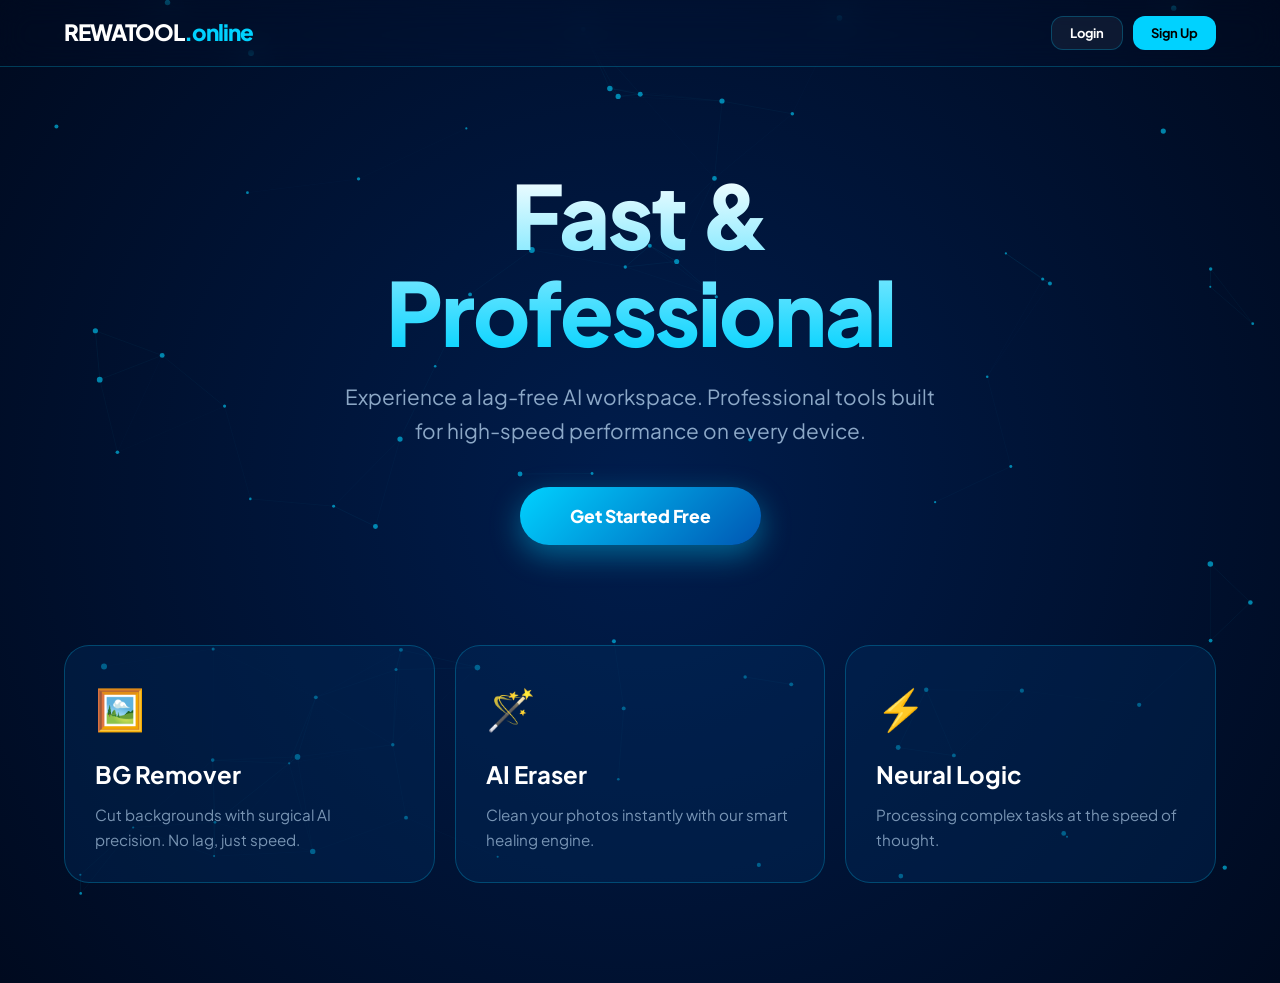
==== commit 62cae5de: "Update index.html" ====
--- a/index.html
+++ b/index.html
@@ -204,4 +204,4 @@
         animate();
     </script>
 </body>
-</html>
+</html>
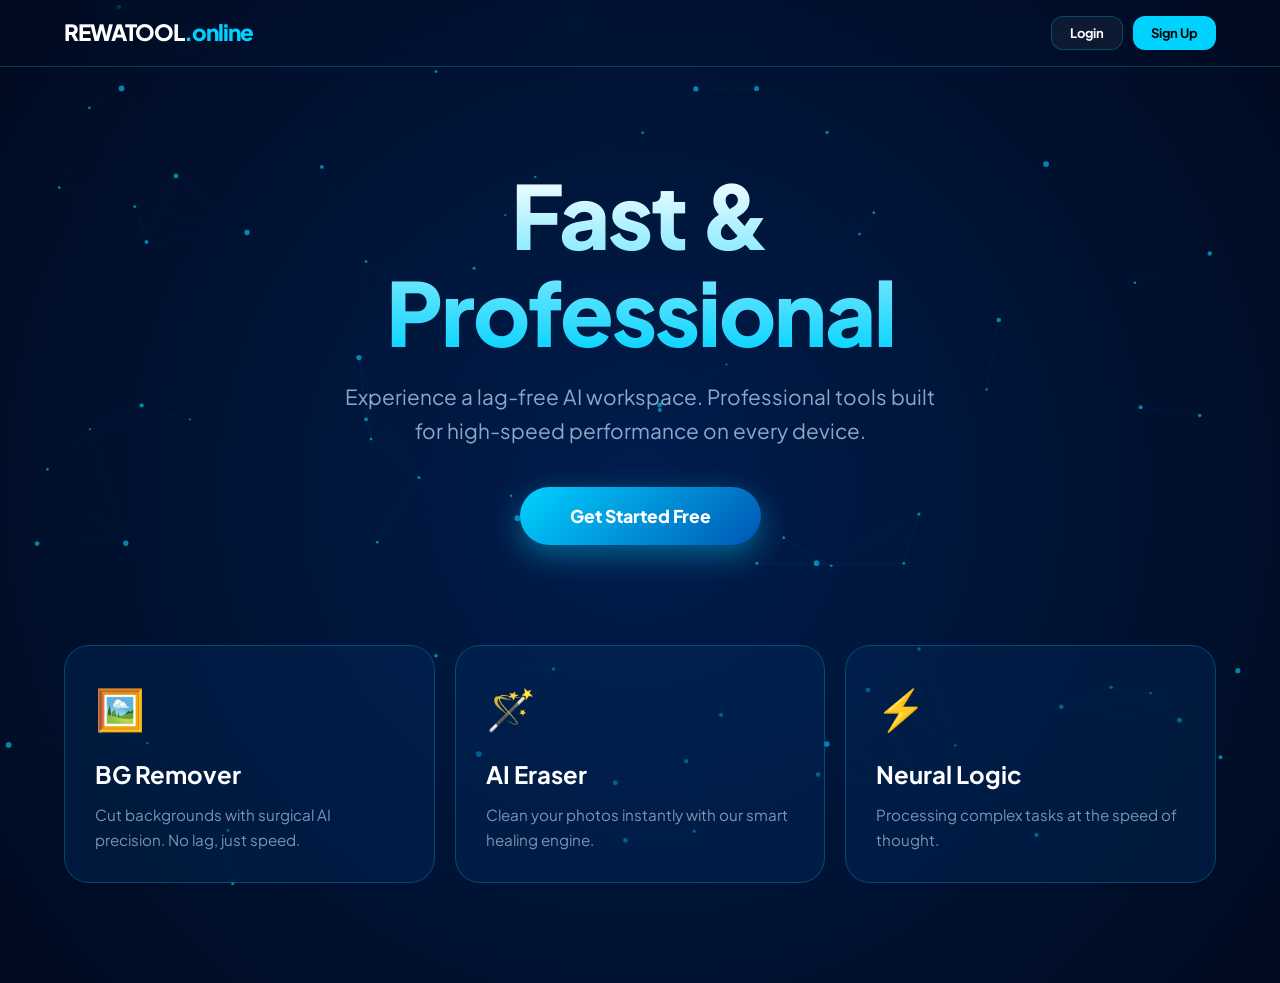
==== commit 1ac3fcd4: "Update index.html" ====
--- a/index.html
+++ b/index.html
@@ -30,7 +30,7 @@
         /* --- LIGHT-WEIGHT ANIMATION --- */
         #bg-canvas {
             position: fixed; inset: 0; z-index: -1;
-            pointer-events: none; /* Scroll ko block nahi karega */
+            pointer-events: none;
         }
 
         /* --- NAVIGATION --- */
@@ -49,6 +49,7 @@
         .btn-nav {
             padding: 8px 18px; border-radius: 12px; font-size: 13px; font-weight: 700;
             border: 1px solid var(--border); transition: 0.3s;
+            cursor: pointer;
         }
         .login { background: var(--glass); color: white; }
         .signup { background: var(--electric-blue); color: #000; border: none; }
@@ -80,7 +81,7 @@
         }
         .btn-main:active { transform: scale(0.95); }
 
-        /* --- TOOLS GRID: FULLY RESPONSIVE --- */
+        /* --- TOOLS GRID --- */
         .tools-grid {
             display: grid;
             grid-template-columns: repeat(auto-fit, minmax(280px, 1fr));
@@ -99,7 +100,6 @@
         .card h3 { font-size: 1.5rem; margin-bottom: 10px; color: #fff; }
         .card p { color: rgba(200, 230, 255, 0.6); font-size: 0.95rem; }
 
-        /* Tablet/Mobile Adjustments */
         @media (max-width: 768px) {
             header { padding: 12px 4%; }
             .hero { padding: 80px 5% 40px; }
@@ -114,15 +114,15 @@
     <header>
         <div class="logo">REWATOOL<span>.online</span></div>
         <div class="nav-btns">
-            <button class="btn-nav login">Login</button>
-            <button class="btn-nav signup">Sign Up</button>
+            <button onclick="window.location.href='login.html'" class="btn-nav login">Login</button>
+            <button onclick="window.location.href='signup.html'" class="btn-nav signup">Sign Up</button>
         </div>
     </header>
 
     <main class="hero">
         <h1>Fast & <br> Professional</h1>
         <p class="hero-p">Experience a lag-free AI workspace. Professional tools built for high-speed performance on every device.</p>
-        <button class="btn-main">Get Started Free</button>
+        <button onclick="window.location.href='signup.html'" class="btn-main">Get Started Free</button>
     </main>
 
     <div class="tools-grid">
@@ -152,7 +152,6 @@
             canvas.width = window.innerWidth;
             canvas.height = window.innerHeight;
             particles = [];
-            // Particle count controlled for mobile speed
             let count = window.innerWidth < 768 ? 40 : 80;
             for (let i = 0; i < count; i++) particles.push(new Particle());
         }
@@ -204,4 +203,4 @@
         animate();
     </script>
 </body>
-</html>+</html>
